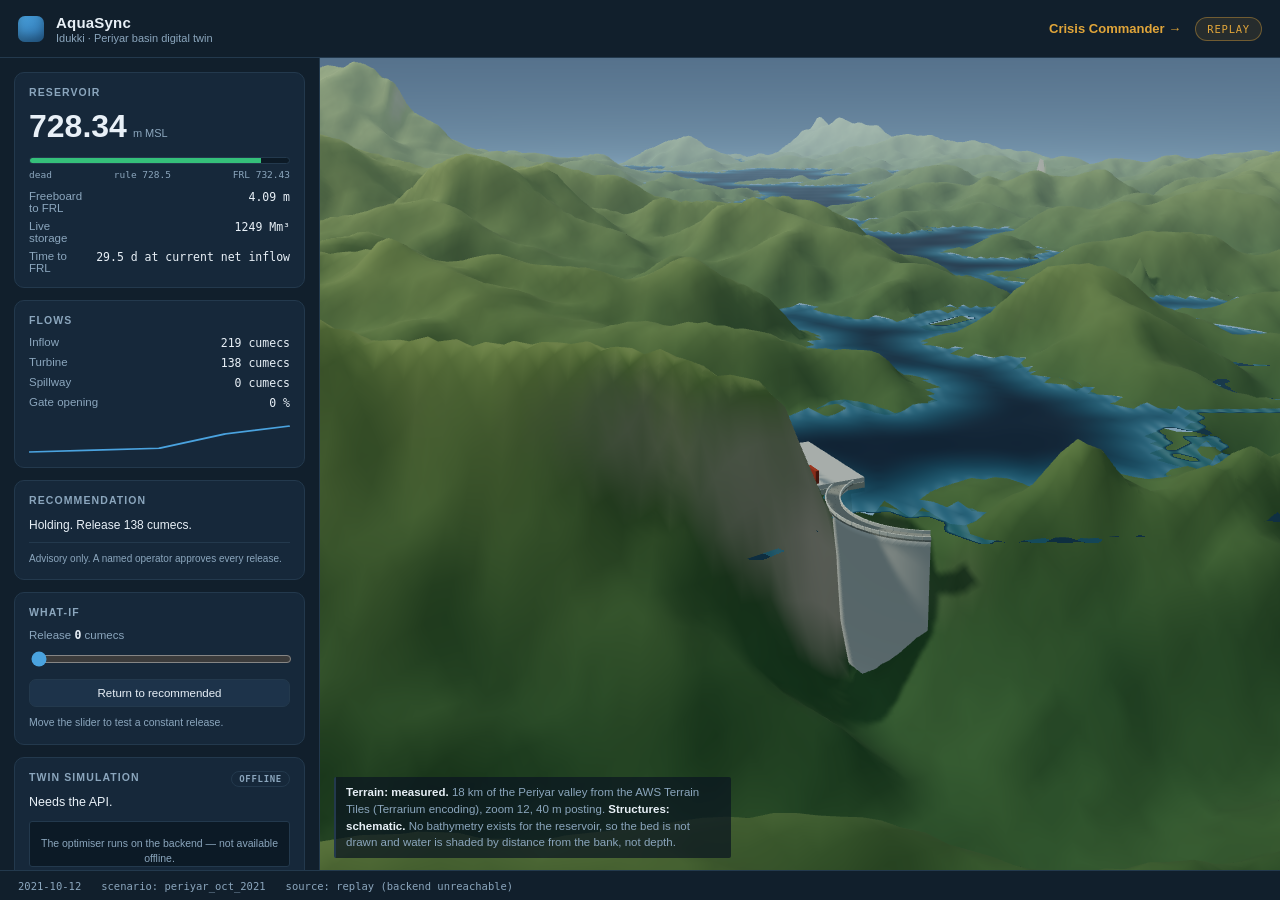
==== dashboard/index.html @ aecff892 "Show the tide and the twin's own simulation on the dashboard Three of the API's routes reached the d" ====
<!DOCTYPE html>
<html lang="en">
<head>
<meta charset="UTF-8">
<meta name="viewport" content="width=device-width, initial-scale=1">
<title>AquaSync — live digital twin</title>
<link rel="icon" href="data:image/svg+xml,%3Csvg xmlns='http://www.w3.org/2000/svg' viewBox='0 0 32 32'%3E%3Cpath d='M16 3C10 12 6 17 6 21a10 10 0 0020 0c0-4-4-9-10-18z' fill='%234aa3df'/%3E%3C/svg%3E">
<link rel="stylesheet" href="css/dashboard.css">
<script type="importmap">
{
  "imports": {
    "three": "./vendor/three.module.js",
    "three/addons/": "./vendor/addons/"
  }
}
</script>
</head>
<body>

<div id="app">
  <header id="topbar">
    <div class="brand">
      <span class="mark"></span>
      <div>
        <h1>AquaSync</h1>
        <p>Idukki · Periyar basin digital twin</p>
      </div>
    </div>
    <div class="topbar-right">
      <a class="crisis-link" href="crisis.html">Crisis Commander →</a>
      <div id="link-state" class="pill pill-warn">CONNECTING</div>
    </div>
  </header>

  <aside id="panel">
    <section class="card">
      <h2>Reservoir</h2>
      <div class="readout">
        <span id="level" class="big">—</span><span class="unit">m MSL</span>
      </div>
      <div class="bands" id="bands">
        <div class="band-track"><div class="band-fill" id="band-fill"></div></div>
        <div class="band-labels">
          <span>dead</span><span id="lbl-rule">rule</span><span id="lbl-frl">FRL</span>
        </div>
      </div>
      <dl class="kv">
        <dt>Freeboard to FRL</dt><dd id="freeboard">—</dd>
        <dt>Live storage</dt><dd id="storage">—</dd>
        <dt>Time to FRL</dt><dd id="ttf">—</dd>
      </dl>
    </section>

    <section class="card">
      <h2>Flows</h2>
      <dl class="kv">
        <dt>Inflow</dt><dd id="inflow">—</dd>
        <dt>Turbine</dt><dd id="turbine">—</dd>
        <dt>Spillway</dt><dd id="spill">—</dd>
        <dt>Gate opening</dt><dd id="gate">—</dd>
      </dl>
      <div class="spark" id="spark"></div>
    </section>

    <section class="card" id="advice-card">
      <h2>Recommendation</h2>
      <p id="advice">Waiting for telemetry…</p>
      <p class="note">Advisory only. A named operator approves every release.</p>
    </section>

    <section class="card">
      <h2>What-if</h2>
      <label class="slider">
        <span>Release <b id="whatif-val">0</b> cumecs</span>
        <input type="range" id="whatif" min="0" max="900" value="0" step="10">
      </label>
      <button id="whatif-reset" class="btn">Return to recommended</button>

      <dl class="kv" id="whatif-out" hidden>
        <dt>Peak level, 72 h</dt><dd id="wi-peak">—</dd>
        <dt>Cushion at peak</dt><dd id="wi-cushion">—</dd>
        <dt>Reaches FRL</dt><dd id="wi-breach">—</dd>
        <dt>Time to FRL</dt><dd id="wi-ttf">—</dd>
      </dl>
      <p class="note" id="wi-advice"></p>
      <p class="note" id="whatif-status">Move the slider to test a constant release.</p>
    </section>

    <section class="card" id="sim-card">
      <h2>Twin simulation <span id="sim-state" class="chip chip-off">…</span></h2>
      <p class="headline" id="sim-headline">Running the optimiser…</p>
      <div class="chart" id="sim-chart"></div>
      <div class="legend">
        <span class="legend-item"><i class="sw sw-obs"></i>what happened</span>
        <span class="legend-item"><i class="sw sw-opt"></i>AquaSync</span>
        <span class="legend-item"><i class="sw sw-frl"></i>FRL</span>
      </div>
      <dl class="kv" id="sim-out" hidden>
        <dt>Peak, the day</dt><dd id="sim-peak-obs">—</dd>
        <dt>Peak, AquaSync</dt><dd id="sim-peak-opt">—</dd>
        <dt>Cushion, the day</dt><dd id="sim-fb-obs">—</dd>
        <dt>Cushion, AquaSync</dt><dd id="sim-fb-opt">—</dd>
        <dt>Revenue vs the day</dt><dd id="sim-rev">—</dd>
      </dl>
      <p class="note mono-note" id="sim-policy"></p>
      <p class="note" id="sim-note">
        Replays the recorded episode, then re-runs it under the optimiser's
        release policy. Hindsight, not forecast — it sees the inflow that
        actually arrived.
      </p>
    </section>

    <section class="card" id="tide-card">
      <h2>Tide at the river mouth <span id="tide-state" class="chip chip-off">…</span></h2>
      <div class="chart" id="tide-chart"></div>
      <dl class="kv" id="tide-out" hidden>
        <dt>Spring range</dt><dd id="tide-range">—</dd>
        <dt>Next low-tide window</dt><dd id="tide-next">—</dd>
        <dt>Windows in 72 h</dt><dd id="tide-count">—</dd>
      </dl>
      <p class="note" id="tide-note">
        Harmonic prediction for the Kochi port station, five constituents —
        a model, not a measurement, and metres about mean sea level, never
        the reservoir's m MSL. At high tide the sea holds the mouth up and the
        same release sits higher upstream; the shaded bands are when a given
        volume moves downstream most cheaply.
      </p>
    </section>

    <section class="card" id="rig-card">
      <h2>Scale rig <span id="rig-state" class="chip chip-off">OFFLINE</span></h2>
      <dl class="kv">
        <dt>Tank level</dt><dd id="rig-level">—</dd>
        <dt>Flow</dt><dd id="rig-flow">—</dd>
        <dt>Sensors</dt><dd id="rig-sensors">—</dd>
        <dt>Gate commanded</dt><dd id="rig-gate-cmd">—</dd>
        <dt>Gate verified</dt><dd id="rig-gate-ver">—</dd>
        <dt>Record chain</dt><dd id="rig-chain">—</dd>
      </dl>

      <div class="gatebar" id="rig-gatebar" hidden>
        <div class="gatebar-row">
          <span class="gatebar-label">cmd</span>
          <div class="gatebar-track"><div class="gatebar-fill cmd" id="rig-bar-cmd"></div></div>
        </div>
        <div class="gatebar-row">
          <span class="gatebar-label">ver</span>
          <div class="gatebar-track"><div class="gatebar-fill ver" id="rig-bar-ver"></div></div>
        </div>
      </div>
      <div class="spark" id="rig-spark"></div>

      <p class="warn-line" id="rig-warn" hidden></p>
      <p class="note" id="rig-note">
        Bench rig, in its own units — a 400 mm tank, not the reservoir.
        These readings are never converted to m MSL.
      </p>
    </section>
  </aside>

  <main id="stage">
    <div id="stage-alert" class="stage-alert" hidden></div>
    <p id="scene-note" class="scene-note">Loading terrain…</p>
  </main>

  <footer id="statusbar">
    <span id="clock">—</span>
    <span id="scenario">scenario: —</span>
    <span id="source">source: replay</span>
  </footer>
</div>

<script type="module" src="js/twin.js"></script>
</body>
</html>
---- dashboard/css/dashboard.css ----
:root {
  --bg: #0b1620;
  --panel: #111f2c;
  --card: #16283a;
  --line: #23394d;
  --ink: #e8f0f7;
  --muted: #8ba6bd;
  --blue: #4aa3df;
  --green: #35c07a;
  --amber: #e0a53a;
  --red: #e2564f;
  --font: -apple-system, BlinkMacSystemFont, "Segoe UI", Roboto, sans-serif;
  --mono: "SF Mono", "Cascadia Mono", Consolas, monospace;
}

* { box-sizing: border-box; }

/* The `hidden` attribute must win over any `display` a component sets
   (e.g. `.kv { display: grid }` on #whatif-out). */
[hidden] { display: none !important; }

body {
  margin: 0;
  font-family: var(--font);
  background: var(--bg);
  color: var(--ink);
  overflow: hidden;
}

#app {
  display: grid;
  grid-template-columns: 320px 1fr;
  grid-template-rows: 58px 1fr 30px;
  grid-template-areas: "top top" "panel stage" "status status";
  height: 100vh;
}

/* -- top bar ------------------------------------------------------------- */

#topbar {
  grid-area: top;
  display: flex;
  align-items: center;
  justify-content: space-between;
  padding: 0 18px;
  background: var(--panel);
  border-bottom: 1px solid var(--line);
}

.brand { display: flex; align-items: center; gap: 12px; }

.brand .mark {
  width: 26px; height: 26px; border-radius: 7px;
  background: linear-gradient(140deg, var(--blue), #2b6ea8);
  box-shadow: inset 0 -6px 10px rgba(0, 0, 0, .3);
}

.brand h1 { margin: 0; font-size: 15px; letter-spacing: .2px; }
.brand p { margin: 1px 0 0; font-size: 11px; color: var(--muted); }

.pill {
  font-family: var(--mono);
  font-size: 10.5px;
  letter-spacing: .8px;
  padding: 5px 11px;
  border-radius: 999px;
  border: 1px solid transparent;
}
.pill-ok   { color: var(--green); border-color: rgba(53, 192, 122, .4); background: rgba(53, 192, 122, .1); }
.pill-warn { color: var(--amber); border-color: rgba(224, 165, 58, .4); background: rgba(224, 165, 58, .1); }
.pill-err  { color: var(--red);   border-color: rgba(226, 86, 79, .4);  background: rgba(226, 86, 79, .1); }

/* -- side panel ---------------------------------------------------------- */

#panel {
  grid-area: panel;
  background: var(--panel);
  border-right: 1px solid var(--line);
  overflow-y: auto;
  padding: 14px;
  display: flex;
  flex-direction: column;
  gap: 12px;
}

.card {
  background: var(--card);
  border: 1px solid var(--line);
  border-radius: 10px;
  padding: 13px 14px;
}

.card h2 {
  margin: 0 0 10px;
  font-size: 10.5px;
  text-transform: uppercase;
  letter-spacing: 1.1px;
  color: var(--muted);
  font-weight: 600;
}

.readout { display: flex; align-items: baseline; gap: 6px; }
.big { font-size: 32px; font-weight: 650; font-variant-numeric: tabular-nums; }
.unit { font-size: 11px; color: var(--muted); }

/* level bands */
.bands { margin: 12px 0 6px; }
.band-track {
  height: 7px; border-radius: 4px;
  background: #0c1a26; overflow: hidden;
  border: 1px solid var(--line);
}
.band-fill { height: 100%; transition: width .5s ease, background .5s ease; }
.band-fill.ok   { background: var(--green); }
.band-fill.warn { background: var(--amber); }
.band-fill.crit { background: var(--red); }
.band-labels {
  display: flex; justify-content: space-between;
  font-size: 9.5px; color: var(--muted); margin-top: 5px;
  font-family: var(--mono);
}

.kv { display: grid; grid-template-columns: 1fr auto; gap: 6px 10px; margin: 10px 0 0; }
.kv dt { font-size: 11.5px; color: var(--muted); }
.kv dd {
  margin: 0; font-size: 11.5px; text-align: right;
  font-family: var(--mono); font-variant-numeric: tabular-nums;
}

.spark { height: 32px; margin-top: 12px; }
.spark svg { width: 100%; height: 100%; }

/* -- charts -------------------------------------------------------------- */

/* Charts stretch to the panel width and are read at a glance. The SVG is
   drawn in a 100-unit box and scaled with preserveAspectRatio="none", so
   strokes carry vector-effect="non-scaling-stroke" to stop the horizontal
   stretch thickening them. */
.chart {
  height: 46px;
  margin-top: 10px;
  background: #0c1a26;
  border: 1px solid var(--line);
  border-radius: 3px;
  overflow: hidden;
}
.chart svg { display: block; width: 100%; height: 100%; }

.chart-empty {
  margin: 0;
  padding: 14px 10px;
  font-size: 10.5px;
  line-height: 1.4;
  color: var(--muted);
  text-align: center;
}

.legend {
  display: flex;
  flex-wrap: wrap;
  gap: 4px 12px;
  margin-top: 7px;
  font-size: 10px;
  color: var(--muted);
}
.legend-item { display: inline-flex; align-items: center; gap: 5px; }
.sw { width: 11px; height: 2px; border-radius: 1px; display: inline-block; }
.sw-obs { background: var(--amber); }
.sw-opt { background: var(--green); }
.sw-frl { background: rgba(226, 86, 79, .75); }

/* The one number a skimmer must not miss, per card. Stated to the precision
   the error bar allows - whole metres, not two decimals. */
.headline {
  margin: 8px 0 0;
  font-size: 12.5px;
  line-height: 1.45;
  color: var(--ink);
}
.headline.good { color: var(--green); }

/* The policy the optimiser actually found. Mono so its numbers line up with
   every other number in the panel. Empty until there is one, and the
   `.note:empty` rule below keeps it from leaving a gap. */
.mono-note { font-family: var(--mono); font-size: 9.5px; line-height: 1.5; }
.note:empty { display: none; }

/* Secondary copy inside any card. This was previously scoped to #advice-card
   only, so the what-if status line rendered at full body size. */
.note { margin: 8px 0 0; font-size: 10.5px; line-height: 1.5; color: var(--muted); }

/* -- scale rig ----------------------------------------------------------- */

.chip {
  float: right;
  font-family: var(--mono);
  font-size: 9px;
  letter-spacing: .7px;
  padding: 2px 7px;
  border-radius: 999px;
  border: 1px solid transparent;
}
.chip-live { color: var(--green); border-color: rgba(53, 192, 122, .4); background: rgba(53, 192, 122, .1); }
.chip-stale{ color: var(--amber); border-color: rgba(224, 165, 58, .4); background: rgba(224, 165, 58, .1); }
.chip-off  { color: var(--muted); border-color: var(--line); }
/* A model output, not a measurement: blue, never the green reserved for live
   instrumentation. The tide is a harmonic prediction and the counterfactual
   is hindsight; neither may borrow the colour that means "measured now". */
.chip-model{ color: var(--blue); border-color: rgba(74, 163, 223, .4); background: rgba(74, 163, 223, .1); }

/* -- gate commanded vs verified ------------------------------------------ */

/* Two bars rather than two numbers: a separation between them is the whole
   fault-injection beat, and the eye catches a gap faster than it reads a
   difference between 70 and 21. */
.gatebar { margin-top: 12px; display: grid; gap: 5px; }
.gatebar-row { display: grid; grid-template-columns: 26px 1fr; align-items: center; gap: 8px; }
.gatebar-label {
  font-family: var(--mono); font-size: 9px; color: var(--muted); letter-spacing: .5px;
}
.gatebar-track {
  height: 7px; border-radius: 999px; background: #0c1a26;
  border: 1px solid var(--line); overflow: hidden;
}
.gatebar-fill { height: 100%; border-radius: 999px; transition: width .35s ease; }
.gatebar-fill.cmd { background: var(--blue); }
.gatebar-fill.ver { background: var(--green); }
.gatebar.disagree .gatebar-fill.ver { background: var(--red); }

/* The fault the demo is built around: commanded and verified disagree. It
   gets its own line rather than a colour change, because "the gate did not do
   what it was told" is a sentence, not a shade of red. */
.warn-line {
  margin: 10px 0 0;
  padding: 7px 9px;
  font-size: 10.5px;
  line-height: 1.45;
  color: var(--red);
  background: rgba(226, 86, 79, .09);
  border-left: 2px solid var(--red);
  border-radius: 2px;
}

#advice-card p { margin: 0; font-size: 12px; line-height: 1.5; }
#advice-card .note {
  margin-top: 8px; font-size: 10px; color: var(--muted);
  padding-top: 8px; border-top: 1px solid var(--line);
}
#advice-card.alert {
  border-color: rgba(224, 165, 58, .55);
  background: linear-gradient(var(--card), rgba(224, 165, 58, .07));
}

.slider { display: block; font-size: 11.5px; color: var(--muted); }
.slider b { color: var(--ink); font-family: var(--mono); }
.slider input { width: 100%; margin-top: 9px; accent-color: var(--blue); }

.btn {
  margin-top: 10px; width: 100%;
  background: #1d334a;
  color: var(--ink); border: 1px solid var(--line);
  border-radius: 7px; padding: 7px; font-size: 11.5px;
  cursor: pointer; font-family: var(--font);
}
.btn:hover { background: #24405c; }

/* -- stage --------------------------------------------------------------- */

#stage { grid-area: stage; position: relative; }
#stage canvas { display: block; }

/* Provenance caption. The terrain is measured and the structures are not, and
   the view says which is which rather than letting the render imply it. */
.scene-note {
  position: absolute;
  left: 14px; bottom: 12px; right: 14px;
  margin: 0;
  max-width: 62ch;
  padding: 7px 10px;
  font-size: 11.5px;
  line-height: 1.45;
  color: var(--muted);
  background: rgba(11, 22, 32, .72);
  border-left: 2px solid var(--line);
  border-radius: 2px;
  pointer-events: none;
}
.scene-note strong { color: var(--ink); font-weight: 600; }

/* A rig fault has to be visible from across a room, not folded into a panel
   the visitor has to scroll. This is the beat the demo is built around. */
.stage-alert {
  position: absolute;
  top: 14px; left: 50%; transform: translateX(-50%);
  max-width: 70%;
  padding: 9px 16px;
  font-size: 12.5px;
  font-weight: 600;
  line-height: 1.45;
  color: #ffe9e7;
  background: rgba(150, 34, 28, .92);
  border: 1px solid rgba(255, 140, 130, .5);
  border-radius: 6px;
  box-shadow: 0 6px 20px rgba(0, 0, 0, .45);
  pointer-events: none;
  text-align: center;
}

/* -- status bar ---------------------------------------------------------- */

#statusbar {
  grid-area: status;
  display: flex; align-items: center; gap: 20px;
  padding: 0 18px;
  background: var(--panel);
  border-top: 1px solid var(--line);
  font-family: var(--mono);
  font-size: 10.5px;
  color: var(--muted);
}

@media (max-width: 860px) {
  #app { grid-template-columns: 1fr; grid-template-areas: "top" "stage" "panel" "status"; }
  #panel { border-right: none; border-top: 1px solid var(--line); }
}

/* Route into Crisis Commander from the live twin. */
.topbar-right { display: flex; align-items: center; gap: 14px; }
.crisis-link {
  color: var(--amber);
  text-decoration: none;
  font-size: 13px;
  font-weight: 600;
  white-space: nowrap;
}
.crisis-link:hover { text-decoration: underline; }
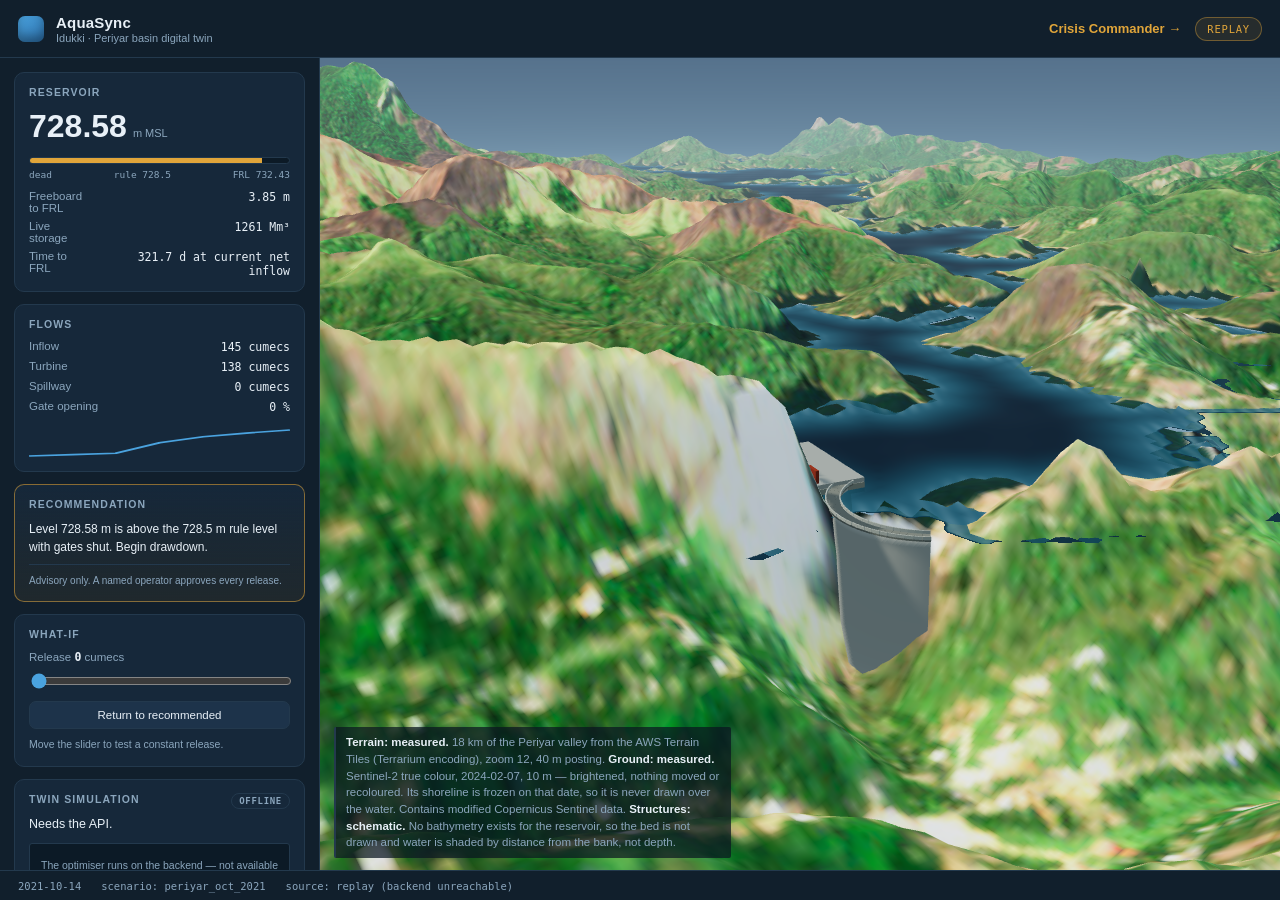
==== commit b0ef591d: "Say which moment each what-if number describes The what-if card showed "Cushion at peak" and, one li" ====
--- a/dashboard/index.html
+++ b/dashboard/index.html
@@ -79,6 +79,7 @@
       <dl class="kv" id="whatif-out" hidden>
         <dt>Peak level, 72 h</dt><dd id="wi-peak">—</dd>
         <dt>Cushion at peak</dt><dd id="wi-cushion">—</dd>
+        <dt>Level at 72 h</dt><dd id="wi-final">—</dd>
         <dt>Reaches FRL</dt><dd id="wi-breach">—</dd>
         <dt>Time to FRL</dt><dd id="wi-ttf">—</dd>
       </dl>
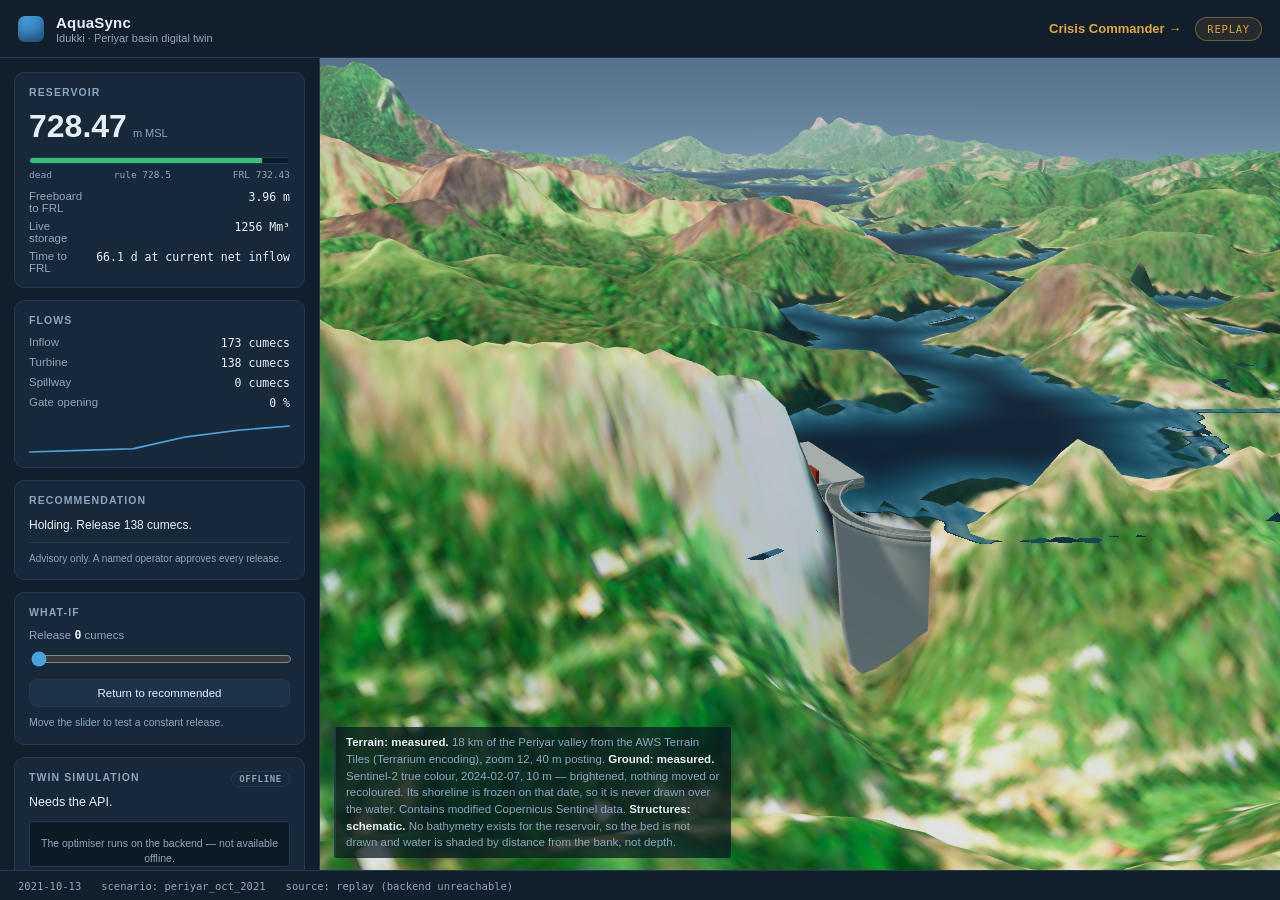
==== commit fe80f00d: "Merge pull request #34 from Am4l-babu/development Development" ====
--- a/dashboard/index.html
+++ b/dashboard/index.html
@@ -79,7 +79,6 @@
       <dl class="kv" id="whatif-out" hidden>
         <dt>Peak level, 72 h</dt><dd id="wi-peak">—</dd>
         <dt>Cushion at peak</dt><dd id="wi-cushion">—</dd>
-        <dt>Level at 72 h</dt><dd id="wi-final">—</dd>
         <dt>Reaches FRL</dt><dd id="wi-breach">—</dd>
         <dt>Time to FRL</dt><dd id="wi-ttf">—</dd>
       </dl>
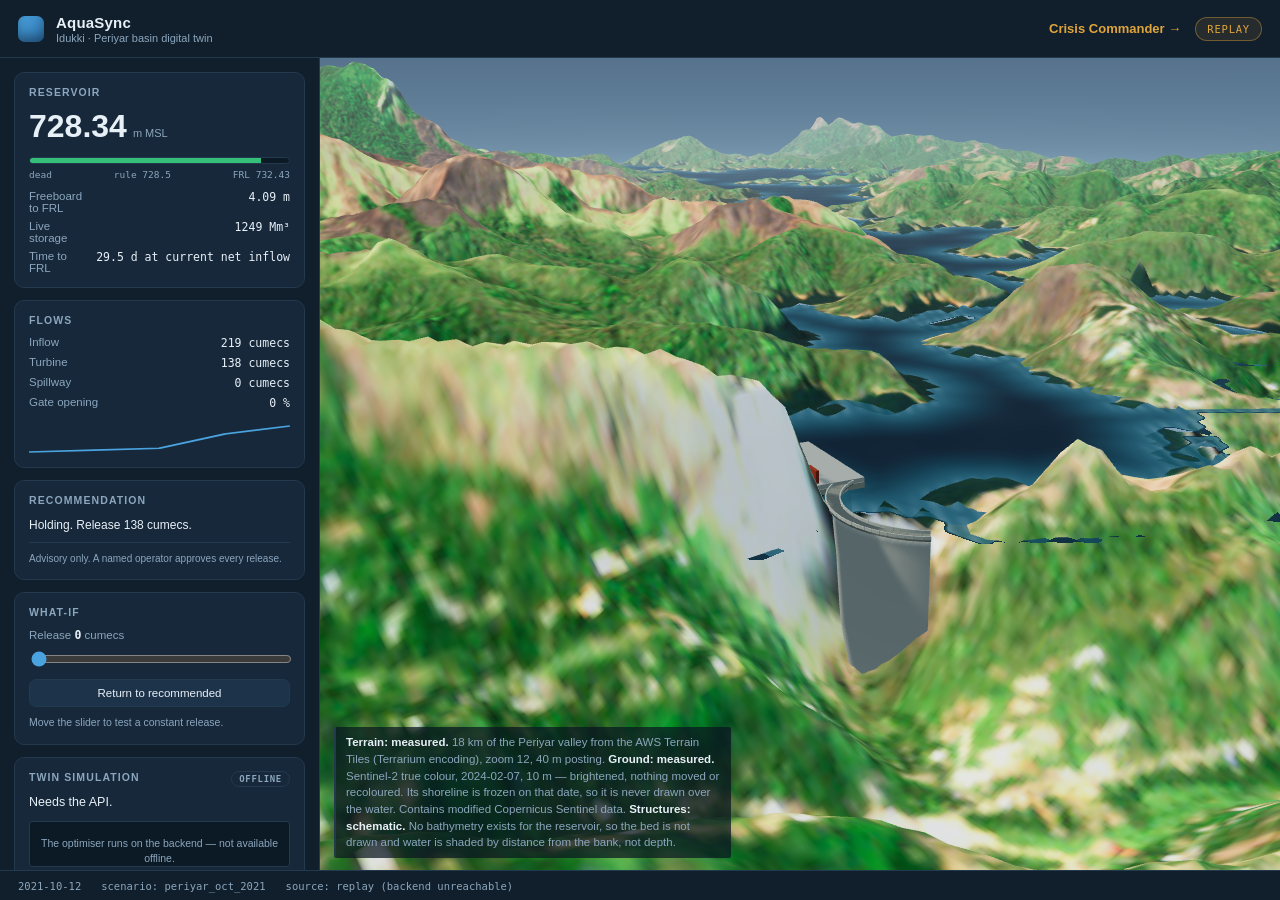
==== commit c47f3d50: "Merge pull request #33 from Am4l-babu/fix/whatif-peak-vs-horizon Say which moment each what-if numbe" ====
--- a/dashboard/index.html
+++ b/dashboard/index.html
@@ -79,6 +79,7 @@
       <dl class="kv" id="whatif-out" hidden>
         <dt>Peak level, 72 h</dt><dd id="wi-peak">—</dd>
         <dt>Cushion at peak</dt><dd id="wi-cushion">—</dd>
+        <dt>Level at 72 h</dt><dd id="wi-final">—</dd>
         <dt>Reaches FRL</dt><dd id="wi-breach">—</dd>
         <dt>Time to FRL</dt><dd id="wi-ttf">—</dd>
       </dl>
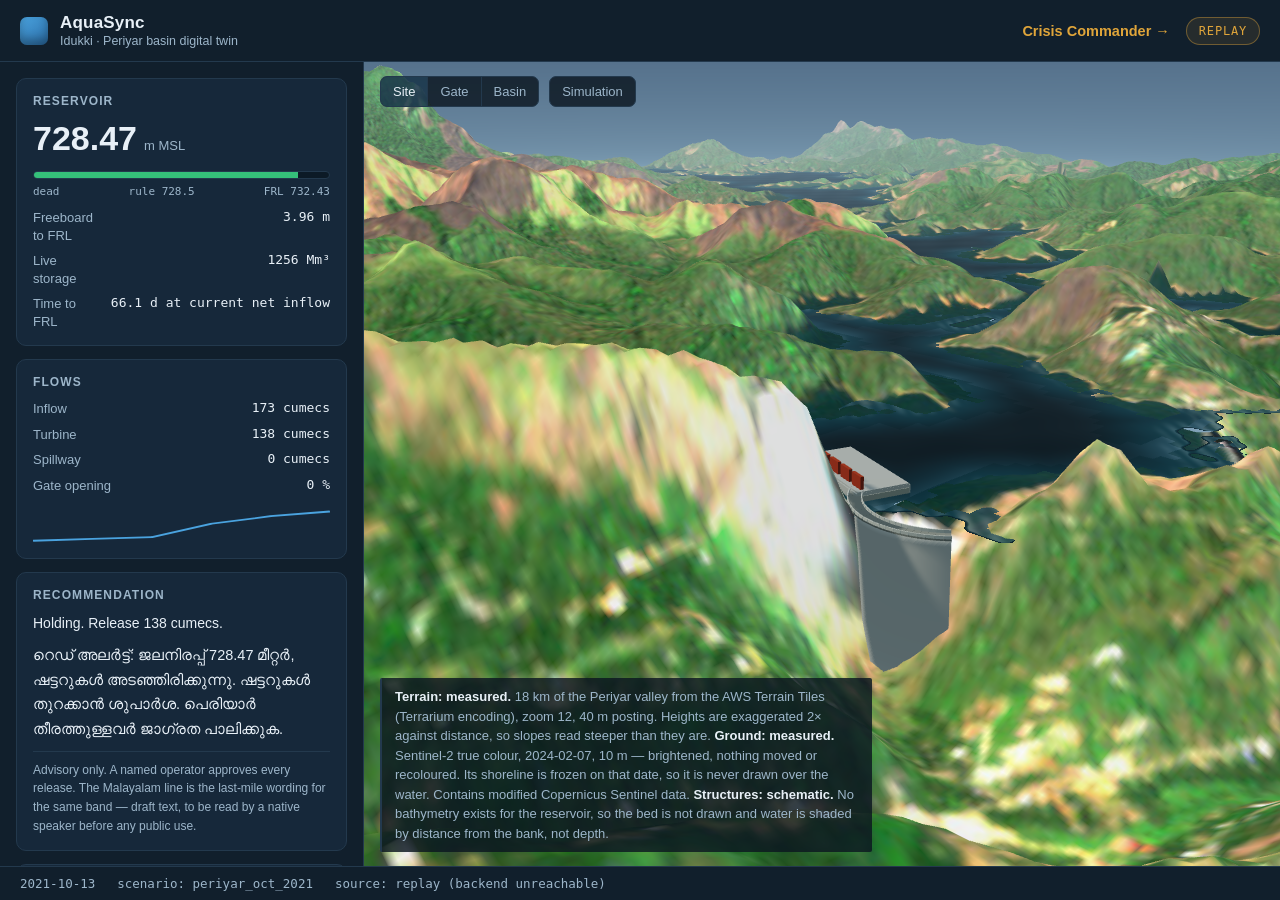
==== commit a8189e73: "Draw the satellite ground as photographed and add a scrubbable simulation view The Sentinel-2 photog" ====
--- a/dashboard/index.html
+++ b/dashboard/index.html
@@ -65,7 +65,10 @@
     <section class="card" id="advice-card">
       <h2>Recommendation</h2>
       <p id="advice">Waiting for telemetry…</p>
-      <p class="note">Advisory only. A named operator approves every release.</p>
+      <p id="advice-ml" class="advice-ml" lang="ml"></p>
+      <p class="note">Advisory only. A named operator approves every release.
+        The Malayalam line is the last-mile wording for the same band — draft
+        text, to be read by a native speaker before any public use.</p>
     </section>
 
     <section class="card">
@@ -76,6 +79,7 @@
       </label>
       <button id="whatif-reset" class="btn">Return to recommended</button>
 
+      <div class="chart" id="whatif-chart" hidden></div>
       <dl class="kv" id="whatif-out" hidden>
         <dt>Peak level, 72 h</dt><dd id="wi-peak">—</dd>
         <dt>Cushion at peak</dt><dd id="wi-cushion">—</dd>
@@ -85,6 +89,26 @@
       </dl>
       <p class="note" id="wi-advice"></p>
       <p class="note" id="whatif-status">Move the slider to test a constant release.</p>
+    </section>
+
+    <section class="card" id="cn-card">
+      <h2>Catchment policy <span id="cn-state" class="chip chip-off">…</span></h2>
+      <label class="slider">
+        <span>Curve number <b id="cn-val">72</b> <span class="unit">(handbook 72)</span></span>
+        <input type="range" id="cn" min="55" max="92" value="72" step="1">
+      </label>
+      <dl class="kv" id="cn-out" hidden>
+        <dt>Rain, episode</dt><dd id="cn-rain">—</dd>
+        <dt>Runoff at this CN</dt><dd id="cn-vol">—</dd>
+        <dt>Runoff at CN 72</dt><dd id="cn-vol0">—</dd>
+        <dt>Change</dt><dd id="cn-delta">—</dd>
+        <dt>Runoff fraction</dt><dd id="cn-frac">—</dd>
+        <dt>Peak, not validated</dt><dd id="cn-peak" class="dim">—</dd>
+      </dl>
+      <p class="note" id="cn-status">
+        Lower the curve number for a better-forested catchment, raise it for
+        more paved ground, and see what this episode's rain would have run off.
+      </p>
     </section>
 
     <section class="card" id="sim-card">
@@ -104,6 +128,7 @@
         <dt>Revenue vs the day</dt><dd id="sim-rev">—</dd>
       </dl>
       <p class="note mono-note" id="sim-policy"></p>
+      <button id="sim-open" class="btn">Open the simulation view</button>
       <p class="note" id="sim-note">
         Replays the recorded episode, then re-runs it under the optimiser's
         release policy. Hindsight, not forecast — it sees the inflow that
@@ -160,8 +185,83 @@
   </aside>
 
   <main id="stage">
-    <div id="stage-alert" class="stage-alert" hidden></div>
-    <p id="scene-note" class="scene-note">Loading terrain…</p>
+    <div id="view">
+      <div id="stage-alert" class="stage-alert" hidden></div>
+      <div class="stage-tools">
+        <div class="seg" id="view-seg" role="group" aria-label="Viewpoint">
+          <button type="button" data-view="site" class="on">Site</button>
+          <button type="button" data-view="gate">Gate</button>
+          <button type="button" data-view="basin">Basin</button>
+        </div>
+        <button type="button" id="sim-toggle" class="tool-btn">Simulation</button>
+      </div>
+      <p id="scene-note" class="scene-note">Loading terrain…</p>
+    </div>
+
+    <section id="sim-drawer" class="sim-drawer" hidden aria-label="Twin simulation">
+      <header class="sim-head">
+        <div class="sim-title">
+          <h2>Twin simulation <span id="simv-state" class="chip chip-off">…</span></h2>
+          <select id="simv-scenario" aria-label="Scenario"></select>
+          <select id="simv-storm" aria-label="Storm size" title="Stress test: the recorded inflow scaled before either schedule sees it">
+            <option value="1" selected>Storm as recorded</option>
+            <option value="1.25">Storm × 1.25</option>
+            <option value="1.5">Storm × 1.5</option>
+            <option value="2">Storm × 2</option>
+          </select>
+          <button type="button" id="simv-run" class="tool-btn">Run</button>
+        </div>
+        <div class="sim-transport">
+          <button type="button" id="simv-play" class="tool-btn" title="Space">Play</button>
+          <select id="simv-speed" aria-label="Playback speed">
+            <option value="6">6 h per s</option>
+            <option value="24" selected>24 h per s</option>
+            <option value="96">96 h per s</option>
+          </select>
+          <div class="seg" id="simv-trace" role="group" aria-label="Which schedule drives the twin">
+            <span class="seg-label">Twin follows</span>
+            <button type="button" data-trace="day" class="on">the day</button>
+            <button type="button" data-trace="opt">AquaSync</button>
+          </div>
+          <button type="button" id="simv-close" class="tool-btn">Close</button>
+        </div>
+      </header>
+
+      <p class="headline" id="simv-headline">Pick a scenario and run it.</p>
+
+      <div class="sim-body">
+        <div class="sim-chart-wrap">
+          <div id="simv-chart" class="sim-chart"></div>
+          <input type="range" id="simv-scrub" min="0" max="0" value="0" step="1" aria-label="Hour">
+          <p class="sim-cursor" id="simv-cursor">—</p>
+          <div class="legend">
+            <span class="legend-item"><i class="sw sw-rec"></i>recorded (KSEB bulletin)</span>
+            <span class="legend-item"><i class="sw sw-obs"></i>the day, twin replay</span>
+            <span class="legend-item"><i class="sw sw-opt"></i>AquaSync</span>
+            <span class="legend-item"><i class="sw sw-in"></i>inflow</span>
+            <span class="legend-item"><i class="sw sw-frl"></i>FRL</span>
+            <span class="legend-item"><i class="sw sw-rule"></i>rule level</span>
+          </div>
+        </div>
+        <dl class="kv sim-results" id="simv-out">
+          <dt>Peak, the day</dt><dd id="simv-peak-obs">—</dd>
+          <dt>Peak, AquaSync</dt><dd id="simv-peak-opt">—</dd>
+          <dt>Cushion, the day</dt><dd id="simv-fb-obs">—</dd>
+          <dt>Cushion, AquaSync</dt><dd id="simv-fb-opt">—</dd>
+          <dt>Revenue vs the day</dt><dd id="simv-rev">—</dd>
+          <dt>Peak downstream, the day</dt><dd id="simv-ds-obs">—</dd>
+          <dt>Peak downstream, AquaSync</dt><dd id="simv-ds-opt">—</dd>
+          <dt>Replay error, MAE</dt><dd id="simv-mae">—</dd>
+          <dt>Replay error, max</dt><dd id="simv-maxerr">—</dd>
+          <dt>Hours simulated</dt><dd id="simv-hours">—</dd>
+          <dt>FRL reached at storm ×, the day</dt><dd id="simv-sw-day">—</dd>
+          <dt>FRL reached at storm ×, AquaSync</dt><dd id="simv-sw-opt">—</dd>
+        </dl>
+      </div>
+      <p class="note mono-note" id="simv-policy"></p>
+      <p class="note" id="simv-sw-note"></p>
+      <p class="note" id="simv-note"></p>
+    </section>
   </main>
 
   <footer id="statusbar">
--- a/dashboard/css/dashboard.css
+++ b/dashboard/css/dashboard.css
@@ -4,7 +4,7 @@
   --card: #16283a;
   --line: #23394d;
   --ink: #e8f0f7;
-  --muted: #8ba6bd;
+  --muted: #9db6ca;
   --blue: #4aa3df;
   --green: #35c07a;
   --amber: #e0a53a;
@@ -22,6 +22,7 @@
 body {
   margin: 0;
   font-family: var(--font);
+  font-size: 14px;
   background: var(--bg);
   color: var(--ink);
   overflow: hidden;
@@ -29,8 +30,8 @@
 
 #app {
   display: grid;
-  grid-template-columns: 320px 1fr;
-  grid-template-rows: 58px 1fr 30px;
+  grid-template-columns: 364px 1fr;
+  grid-template-rows: 62px 1fr 34px;
   grid-template-areas: "top top" "panel stage" "status status";
   height: 100vh;
 }
@@ -42,7 +43,7 @@
   display: flex;
   align-items: center;
   justify-content: space-between;
-  padding: 0 18px;
+  padding: 0 20px;
   background: var(--panel);
   border-bottom: 1px solid var(--line);
 }
@@ -50,19 +51,19 @@
 .brand { display: flex; align-items: center; gap: 12px; }
 
 .brand .mark {
-  width: 26px; height: 26px; border-radius: 7px;
+  width: 28px; height: 28px; border-radius: 7px;
   background: linear-gradient(140deg, var(--blue), #2b6ea8);
   box-shadow: inset 0 -6px 10px rgba(0, 0, 0, .3);
 }
 
-.brand h1 { margin: 0; font-size: 15px; letter-spacing: .2px; }
-.brand p { margin: 1px 0 0; font-size: 11px; color: var(--muted); }
+.brand h1 { margin: 0; font-size: 17px; letter-spacing: .2px; }
+.brand p { margin: 1px 0 0; font-size: 12.5px; color: var(--muted); }
 
 .pill {
   font-family: var(--mono);
-  font-size: 10.5px;
+  font-size: 12px;
   letter-spacing: .8px;
-  padding: 5px 11px;
+  padding: 6px 12px;
   border-radius: 999px;
   border: 1px solid transparent;
 }
@@ -77,36 +78,36 @@
   background: var(--panel);
   border-right: 1px solid var(--line);
   overflow-y: auto;
-  padding: 14px;
+  padding: 16px;
   display: flex;
   flex-direction: column;
-  gap: 12px;
+  gap: 13px;
 }
 
 .card {
   background: var(--card);
   border: 1px solid var(--line);
   border-radius: 10px;
-  padding: 13px 14px;
+  padding: 15px 16px;
 }
 
 .card h2 {
-  margin: 0 0 10px;
-  font-size: 10.5px;
+  margin: 0 0 11px;
+  font-size: 12px;
   text-transform: uppercase;
   letter-spacing: 1.1px;
   color: var(--muted);
   font-weight: 600;
 }
 
-.readout { display: flex; align-items: baseline; gap: 6px; }
-.big { font-size: 32px; font-weight: 650; font-variant-numeric: tabular-nums; }
-.unit { font-size: 11px; color: var(--muted); }
+.readout { display: flex; align-items: baseline; gap: 7px; }
+.big { font-size: 34px; font-weight: 650; font-variant-numeric: tabular-nums; }
+.unit { font-size: 13px; color: var(--muted); }
 
 /* level bands */
-.bands { margin: 12px 0 6px; }
+.bands { margin: 13px 0 6px; }
 .band-track {
-  height: 7px; border-radius: 4px;
+  height: 8px; border-radius: 4px;
   background: #0c1a26; overflow: hidden;
   border: 1px solid var(--line);
 }
@@ -116,18 +117,18 @@
 .band-fill.crit { background: var(--red); }
 .band-labels {
   display: flex; justify-content: space-between;
-  font-size: 9.5px; color: var(--muted); margin-top: 5px;
+  font-size: 11px; color: var(--muted); margin-top: 6px;
   font-family: var(--mono);
 }
 
-.kv { display: grid; grid-template-columns: 1fr auto; gap: 6px 10px; margin: 10px 0 0; }
-.kv dt { font-size: 11.5px; color: var(--muted); }
+.kv { display: grid; grid-template-columns: 1fr auto; gap: 8px 12px; margin: 11px 0 0; }
+.kv dt { font-size: 13px; color: var(--muted); line-height: 1.35; }
 .kv dd {
-  margin: 0; font-size: 11.5px; text-align: right;
+  margin: 0; font-size: 13px; text-align: right;
   font-family: var(--mono); font-variant-numeric: tabular-nums;
 }
 
-.spark { height: 32px; margin-top: 12px; }
+.spark { height: 36px; margin-top: 13px; }
 .spark svg { width: 100%; height: 100%; }
 
 /* -- charts -------------------------------------------------------------- */
@@ -137,8 +138,8 @@
    strokes carry vector-effect="non-scaling-stroke" to stop the horizontal
    stretch thickening them. */
 .chart {
-  height: 46px;
-  margin-top: 10px;
+  height: 52px;
+  margin-top: 11px;
   background: #0c1a26;
   border: 1px solid var(--line);
   border-radius: 3px;
@@ -148,9 +149,9 @@
 
 .chart-empty {
   margin: 0;
-  padding: 14px 10px;
-  font-size: 10.5px;
-  line-height: 1.4;
+  padding: 16px 10px;
+  font-size: 12px;
+  line-height: 1.45;
   color: var(--muted);
   text-align: center;
 }
@@ -158,13 +159,13 @@
 .legend {
   display: flex;
   flex-wrap: wrap;
-  gap: 4px 12px;
-  margin-top: 7px;
-  font-size: 10px;
-  color: var(--muted);
-}
-.legend-item { display: inline-flex; align-items: center; gap: 5px; }
-.sw { width: 11px; height: 2px; border-radius: 1px; display: inline-block; }
+  gap: 5px 14px;
+  margin-top: 8px;
+  font-size: 11.5px;
+  color: var(--muted);
+}
+.legend-item { display: inline-flex; align-items: center; gap: 6px; }
+.sw { width: 13px; height: 3px; border-radius: 1px; display: inline-block; }
 .sw-obs { background: var(--amber); }
 .sw-opt { background: var(--green); }
 .sw-frl { background: rgba(226, 86, 79, .75); }
@@ -172,8 +173,8 @@
 /* The one number a skimmer must not miss, per card. Stated to the precision
    the error bar allows - whole metres, not two decimals. */
 .headline {
-  margin: 8px 0 0;
-  font-size: 12.5px;
+  margin: 9px 0 0;
+  font-size: 14.5px;
   line-height: 1.45;
   color: var(--ink);
 }
@@ -182,21 +183,21 @@
 /* The policy the optimiser actually found. Mono so its numbers line up with
    every other number in the panel. Empty until there is one, and the
    `.note:empty` rule below keeps it from leaving a gap. */
-.mono-note { font-family: var(--mono); font-size: 9.5px; line-height: 1.5; }
+.mono-note { font-family: var(--mono); font-size: 11.5px; line-height: 1.55; }
 .note:empty { display: none; }
 
 /* Secondary copy inside any card. This was previously scoped to #advice-card
    only, so the what-if status line rendered at full body size. */
-.note { margin: 8px 0 0; font-size: 10.5px; line-height: 1.5; color: var(--muted); }
+.note { margin: 9px 0 0; font-size: 12.5px; line-height: 1.55; color: var(--muted); }
 
 /* -- scale rig ----------------------------------------------------------- */
 
 .chip {
   float: right;
   font-family: var(--mono);
-  font-size: 9px;
+  font-size: 10.5px;
   letter-spacing: .7px;
-  padding: 2px 7px;
+  padding: 3px 8px;
   border-radius: 999px;
   border: 1px solid transparent;
 }
@@ -213,13 +214,13 @@
 /* Two bars rather than two numbers: a separation between them is the whole
    fault-injection beat, and the eye catches a gap faster than it reads a
    difference between 70 and 21. */
-.gatebar { margin-top: 12px; display: grid; gap: 5px; }
-.gatebar-row { display: grid; grid-template-columns: 26px 1fr; align-items: center; gap: 8px; }
+.gatebar { margin-top: 13px; display: grid; gap: 6px; }
+.gatebar-row { display: grid; grid-template-columns: 30px 1fr; align-items: center; gap: 9px; }
 .gatebar-label {
-  font-family: var(--mono); font-size: 9px; color: var(--muted); letter-spacing: .5px;
+  font-family: var(--mono); font-size: 10.5px; color: var(--muted); letter-spacing: .5px;
 }
 .gatebar-track {
-  height: 7px; border-radius: 999px; background: #0c1a26;
+  height: 8px; border-radius: 999px; background: #0c1a26;
   border: 1px solid var(--line); overflow: hidden;
 }
 .gatebar-fill { height: 100%; border-radius: 999px; transition: width .35s ease; }
@@ -231,70 +232,195 @@
    gets its own line rather than a colour change, because "the gate did not do
    what it was told" is a sentence, not a shade of red. */
 .warn-line {
-  margin: 10px 0 0;
-  padding: 7px 9px;
-  font-size: 10.5px;
-  line-height: 1.45;
+  margin: 11px 0 0;
+  padding: 9px 11px;
+  font-size: 12.5px;
+  line-height: 1.5;
   color: var(--red);
   background: rgba(226, 86, 79, .09);
   border-left: 2px solid var(--red);
   border-radius: 2px;
 }
 
-#advice-card p { margin: 0; font-size: 12px; line-height: 1.5; }
+#advice-card p { margin: 0; font-size: 14px; line-height: 1.55; }
+/* The Malayalam last-mile line. Its own paragraph and a slightly larger
+   size: Malayalam glyphs are denser than Latin at the same point size. */
+#advice-card .advice-ml {
+  margin-top: 8px; font-size: 14.5px; line-height: 1.7; color: var(--ink);
+  font-family: "Noto Sans Malayalam", "Manjari", "Nirmala UI", "Kartika", var(--font);
+}
+#advice-card .advice-ml:empty { display: none; }
+/* A value shown for orientation only, not to be read as a result. */
+.kv dd.dim { color: var(--muted); }
 #advice-card .note {
-  margin-top: 8px; font-size: 10px; color: var(--muted);
-  padding-top: 8px; border-top: 1px solid var(--line);
+  margin-top: 9px; font-size: 12px; color: var(--muted);
+  padding-top: 9px; border-top: 1px solid var(--line);
 }
 #advice-card.alert {
   border-color: rgba(224, 165, 58, .55);
   background: linear-gradient(var(--card), rgba(224, 165, 58, .07));
 }
 
-.slider { display: block; font-size: 11.5px; color: var(--muted); }
+.slider { display: block; font-size: 13px; color: var(--muted); }
 .slider b { color: var(--ink); font-family: var(--mono); }
-.slider input { width: 100%; margin-top: 9px; accent-color: var(--blue); }
+.slider input { width: 100%; margin-top: 10px; accent-color: var(--blue); }
 
 .btn {
-  margin-top: 10px; width: 100%;
+  margin-top: 11px; width: 100%;
   background: #1d334a;
   color: var(--ink); border: 1px solid var(--line);
-  border-radius: 7px; padding: 7px; font-size: 11.5px;
+  border-radius: 7px; padding: 9px; font-size: 13px;
   cursor: pointer; font-family: var(--font);
 }
 .btn:hover { background: #24405c; }
 
 /* -- stage --------------------------------------------------------------- */
 
-#stage { grid-area: stage; position: relative; }
-#stage canvas { display: block; }
+/* The stage is the 3D view over an optional simulation drawer. The drawer
+   takes real height rather than overlaying, so the canvas shrinks and the
+   dam stays in the middle of what is left instead of under a panel. */
+#stage {
+  grid-area: stage;
+  display: grid;
+  grid-template-rows: 1fr auto;
+  min-height: 0;
+}
+#view { position: relative; min-height: 0; overflow: hidden; }
+#view canvas { display: block; }
+
+/* -- stage tools: viewpoints and the simulation toggle ------------------- */
+
+.stage-tools {
+  position: absolute;
+  top: 14px; left: 16px;
+  display: flex; align-items: center; gap: 10px;
+  z-index: 2;
+}
+.seg {
+  display: inline-flex; align-items: center;
+  background: rgba(11, 22, 32, .82);
+  border: 1px solid var(--line);
+  border-radius: 7px;
+  overflow: hidden;
+}
+.seg button, .tool-btn {
+  font-family: var(--font);
+  font-size: 13px;
+  color: var(--muted);
+  background: transparent;
+  border: 0;
+  padding: 7px 12px;
+  cursor: pointer;
+}
+.seg button + button { border-left: 1px solid var(--line); }
+.seg button.on { color: var(--ink); background: rgba(74, 163, 223, .18); }
+.seg button:hover, .tool-btn:hover { color: var(--ink); }
+.seg-label { font-size: 12px; color: var(--muted); padding: 0 10px; }
+.tool-btn {
+  background: rgba(11, 22, 32, .82);
+  border: 1px solid var(--line);
+  border-radius: 7px;
+}
+.tool-btn.on { color: var(--ink); border-color: rgba(74, 163, 223, .6); background: rgba(74, 163, 223, .18); }
+
+/* -- simulation drawer --------------------------------------------------- */
+
+/* Fixed share of the stage, scrolling inside itself when the results and
+   the caveats need more than that - clipping a caveat is not an option. */
+.sim-drawer {
+  height: 50vh;
+  min-height: 340px;
+  display: flex; flex-direction: column;
+  padding: 12px 18px 12px;
+  background: var(--panel);
+  border-top: 1px solid var(--line);
+  overflow-y: auto;
+}
+.sim-head {
+  display: flex; align-items: center; justify-content: space-between;
+  gap: 14px; flex-wrap: wrap;
+}
+.sim-title { display: flex; align-items: center; gap: 12px; }
+.sim-title h2 {
+  margin: 0; font-size: 12px; text-transform: uppercase;
+  letter-spacing: 1.1px; color: var(--muted); font-weight: 600;
+}
+.sim-title .chip { float: none; margin-left: 8px; }
+.sim-drawer select {
+  font-family: var(--font); font-size: 13px;
+  color: var(--ink); background: var(--card);
+  border: 1px solid var(--line); border-radius: 7px; padding: 6px 8px;
+}
+.sim-transport { display: flex; align-items: center; gap: 10px; }
+.sim-drawer .headline { margin: 8px 0 0; }
+
+.sim-body {
+  display: grid; grid-template-columns: 1fr 300px; gap: 18px;
+  flex: none; margin-top: 8px;
+}
+.sim-chart-wrap { display: flex; flex-direction: column; min-width: 0; }
+.sim-chart {
+  height: 200px; flex: none;
+  background: #0c1a26; border: 1px solid var(--line); border-radius: 4px;
+}
+.sim-results dd { white-space: nowrap; }
+.sim-chart svg { display: block; }
+.sim-chart .grid { stroke: rgba(35, 57, 77, .9); stroke-width: 1; }
+.sim-chart .tick { fill: var(--muted); font-family: var(--mono); font-size: 10.5px; }
+.sim-chart .axis { fill: var(--muted); font-family: var(--mono); font-size: 10px; }
+#simv-scrub { width: 100%; margin: 8px 0 0; accent-color: var(--blue); }
+.sim-cursor {
+  margin: 4px 0 0; font-family: var(--mono); font-size: 11.5px;
+  color: var(--ink); white-space: nowrap; overflow: hidden; text-overflow: ellipsis;
+}
+.sim-results { margin: 0; align-content: start; }
+.sw-rec { background: rgba(200, 214, 226, .7); }
+.sw-in { background: var(--blue); }
+.sw-rule { background: rgba(224, 165, 58, .45); }
+.sim-drawer .note { margin-top: 6px; }
+
+@media (max-width: 1180px) {
+  .sim-body { grid-template-columns: 1fr; }
+  .sim-results { display: none; }
+}
 
 /* Provenance caption. The terrain is measured and the structures are not, and
    the view says which is which rather than letting the render imply it. */
 .scene-note {
   position: absolute;
-  left: 14px; bottom: 12px; right: 14px;
+  left: 16px; bottom: 14px; right: 16px;
   margin: 0;
-  max-width: 62ch;
-  padding: 7px 10px;
-  font-size: 11.5px;
-  line-height: 1.45;
-  color: var(--muted);
-  background: rgba(11, 22, 32, .72);
+  max-width: 68ch;
+  padding: 9px 13px;
+  font-size: 13px;
+  line-height: 1.5;
+  color: var(--muted);
+  background: rgba(11, 22, 32, .82);
   border-left: 2px solid var(--line);
   border-radius: 2px;
   pointer-events: none;
 }
 .scene-note strong { color: var(--ink); font-weight: 600; }
+
+/* With the drawer open the view is half its height and the dam sits where
+   the caption used to be, so the caption moves to the top right corner and
+   tightens. It never disappears: the provenance is not optional. */
+#stage.sim-open .scene-note {
+  top: 14px; bottom: auto; left: auto; right: 16px;
+  max-width: 48ch;
+  font-size: 11.5px;
+  line-height: 1.4;
+  padding: 7px 10px;
+}
 
 /* A rig fault has to be visible from across a room, not folded into a panel
    the visitor has to scroll. This is the beat the demo is built around. */
 .stage-alert {
   position: absolute;
-  top: 14px; left: 50%; transform: translateX(-50%);
-  max-width: 70%;
-  padding: 9px 16px;
-  font-size: 12.5px;
+  top: 16px; left: 50%; transform: translateX(-50%);
+  max-width: 74%;
+  padding: 11px 20px;
+  font-size: 15px;
   font-weight: 600;
   line-height: 1.45;
   color: #ffe9e7;
@@ -310,26 +436,26 @@
 
 #statusbar {
   grid-area: status;
-  display: flex; align-items: center; gap: 20px;
-  padding: 0 18px;
+  display: flex; align-items: center; gap: 22px;
+  padding: 0 20px;
   background: var(--panel);
   border-top: 1px solid var(--line);
   font-family: var(--mono);
-  font-size: 10.5px;
-  color: var(--muted);
-}
-
-@media (max-width: 860px) {
+  font-size: 12.5px;
+  color: var(--muted);
+}
+
+@media (max-width: 920px) {
   #app { grid-template-columns: 1fr; grid-template-areas: "top" "stage" "panel" "status"; }
   #panel { border-right: none; border-top: 1px solid var(--line); }
 }
 
 /* Route into Crisis Commander from the live twin. */
-.topbar-right { display: flex; align-items: center; gap: 14px; }
+.topbar-right { display: flex; align-items: center; gap: 16px; }
 .crisis-link {
   color: var(--amber);
   text-decoration: none;
-  font-size: 13px;
+  font-size: 14.5px;
   font-weight: 600;
   white-space: nowrap;
 }
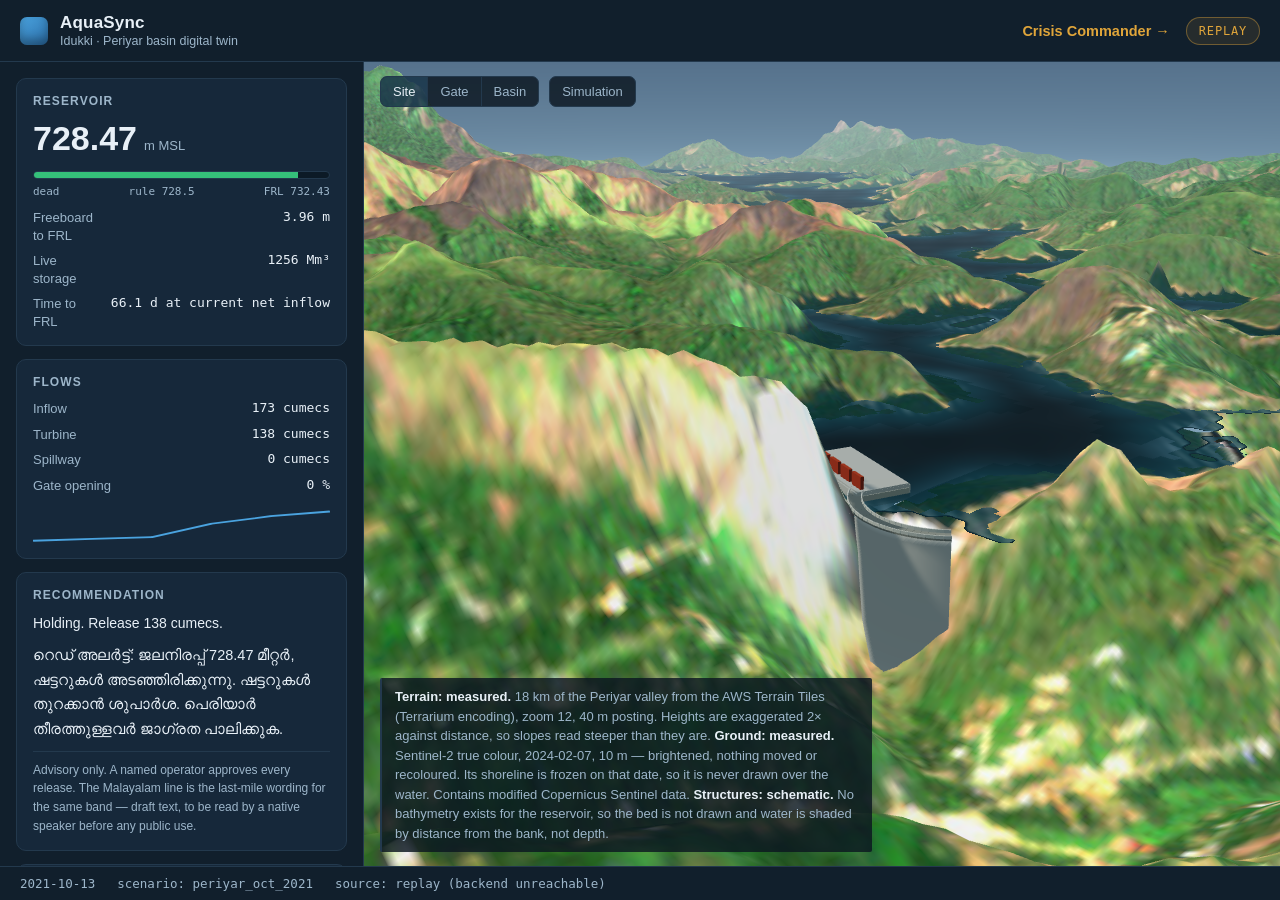
==== commit 59a9f097: "Sweep every scenario, chart it in the drawer, and say what August 2022 shows The storm-multiple swee" ====
--- a/dashboard/index.html
+++ b/dashboard/index.html
@@ -257,6 +257,7 @@
           <dt>FRL reached at storm ×, the day</dt><dd id="simv-sw-day">—</dd>
           <dt>FRL reached at storm ×, AquaSync</dt><dd id="simv-sw-opt">—</dd>
         </dl>
+        <div class="sweep-chart" id="simv-sw-chart" title="Peak level against storm multiple: the day (amber), AquaSync (green), FRL (red)"></div>
       </div>
       <p class="note mono-note" id="simv-policy"></p>
       <p class="note" id="simv-sw-note"></p>
--- a/dashboard/css/dashboard.css
+++ b/dashboard/css/dashboard.css
@@ -374,6 +374,14 @@
   color: var(--ink); white-space: nowrap; overflow: hidden; text-overflow: ellipsis;
 }
 .sim-results { margin: 0; align-content: start; }
+/* The storm-multiple sweep, under the results column. */
+.sweep-chart {
+  grid-column: 2; height: 74px; margin-top: 6px;
+  background: #0c1a26; border: 1px solid var(--line); border-radius: 4px;
+}
+.sweep-chart:empty { display: none; }
+.sweep-chart svg { display: block; }
+.sweep-chart .tick { fill: var(--muted); font-family: var(--mono); font-size: 9.5px; }
 .sw-rec { background: rgba(200, 214, 226, .7); }
 .sw-in { background: var(--blue); }
 .sw-rule { background: rgba(224, 165, 58, .45); }
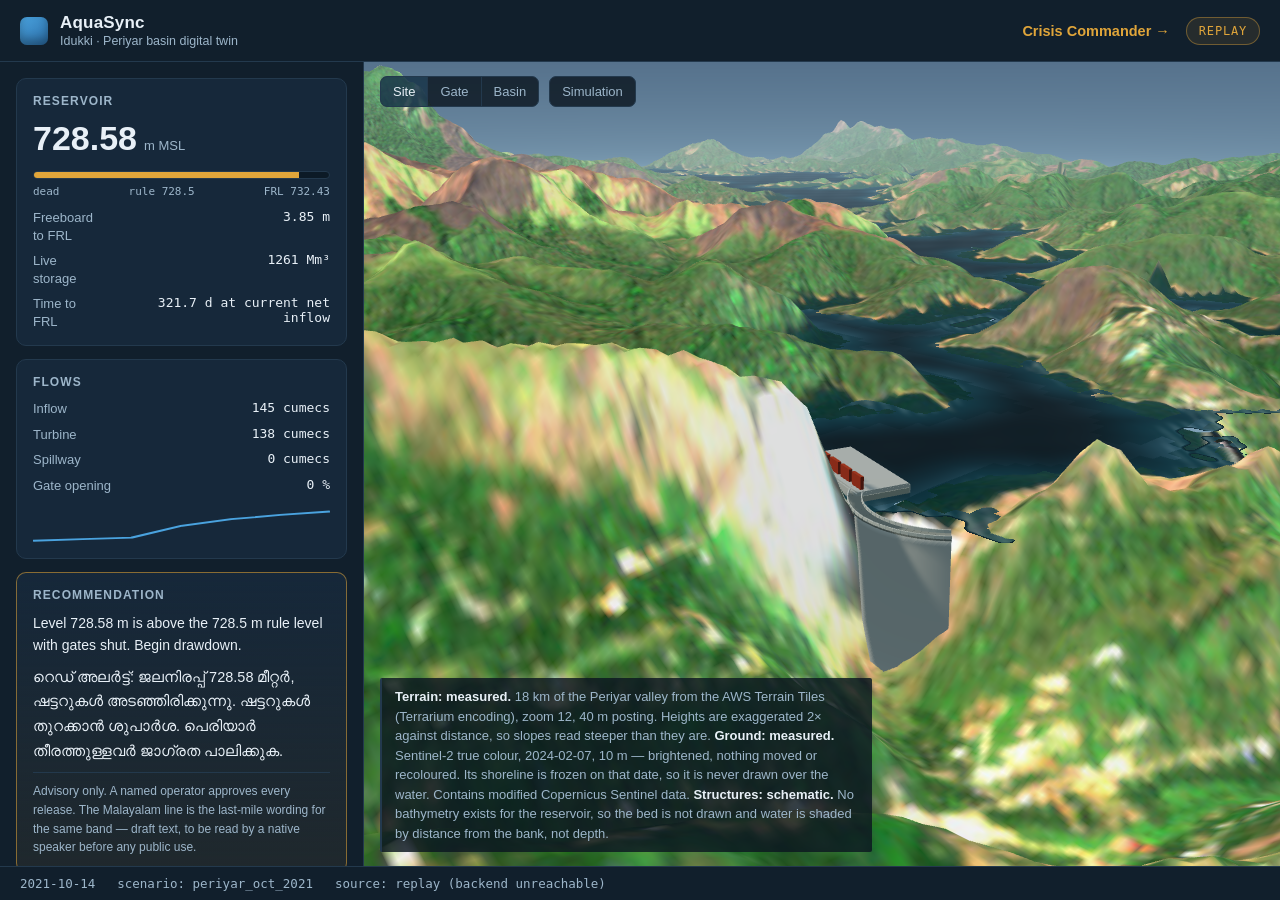
==== commit 0f3fc9e2: "Let the simulation view survive a dead network, and give it a demo loop and links Beat 7 is "pull th" ====
--- a/dashboard/index.html
+++ b/dashboard/index.html
@@ -223,9 +223,11 @@
             <button type="button" data-trace="day" class="on">the day</button>
             <button type="button" data-trace="opt">AquaSync</button>
           </div>
+          <button type="button" id="simv-link" class="tool-btn" title="Copy a link to this scenario, schedule, hour and storm">Copy link</button>
           <button type="button" id="simv-close" class="tool-btn">Close</button>
         </div>
       </header>
+      <p class="kbd-hint">Space plays · ← → one hour · Shift ← → one day · Home / End · Esc closes · <code>?sim=1&amp;demo=1</code> loops for an unattended screen</p>
 
       <p class="headline" id="simv-headline">Pick a scenario and run it.</p>
 
--- a/dashboard/css/dashboard.css
+++ b/dashboard/css/dashboard.css
@@ -353,6 +353,8 @@
 }
 .sim-transport { display: flex; align-items: center; gap: 10px; }
 .sim-drawer .headline { margin: 8px 0 0; }
+.kbd-hint { margin: 6px 0 0; font-size: 11px; color: var(--muted); font-family: var(--mono); }
+.kbd-hint code { font-family: inherit; color: var(--ink); }
 
 .sim-body {
   display: grid; grid-template-columns: 1fr 300px; gap: 18px;
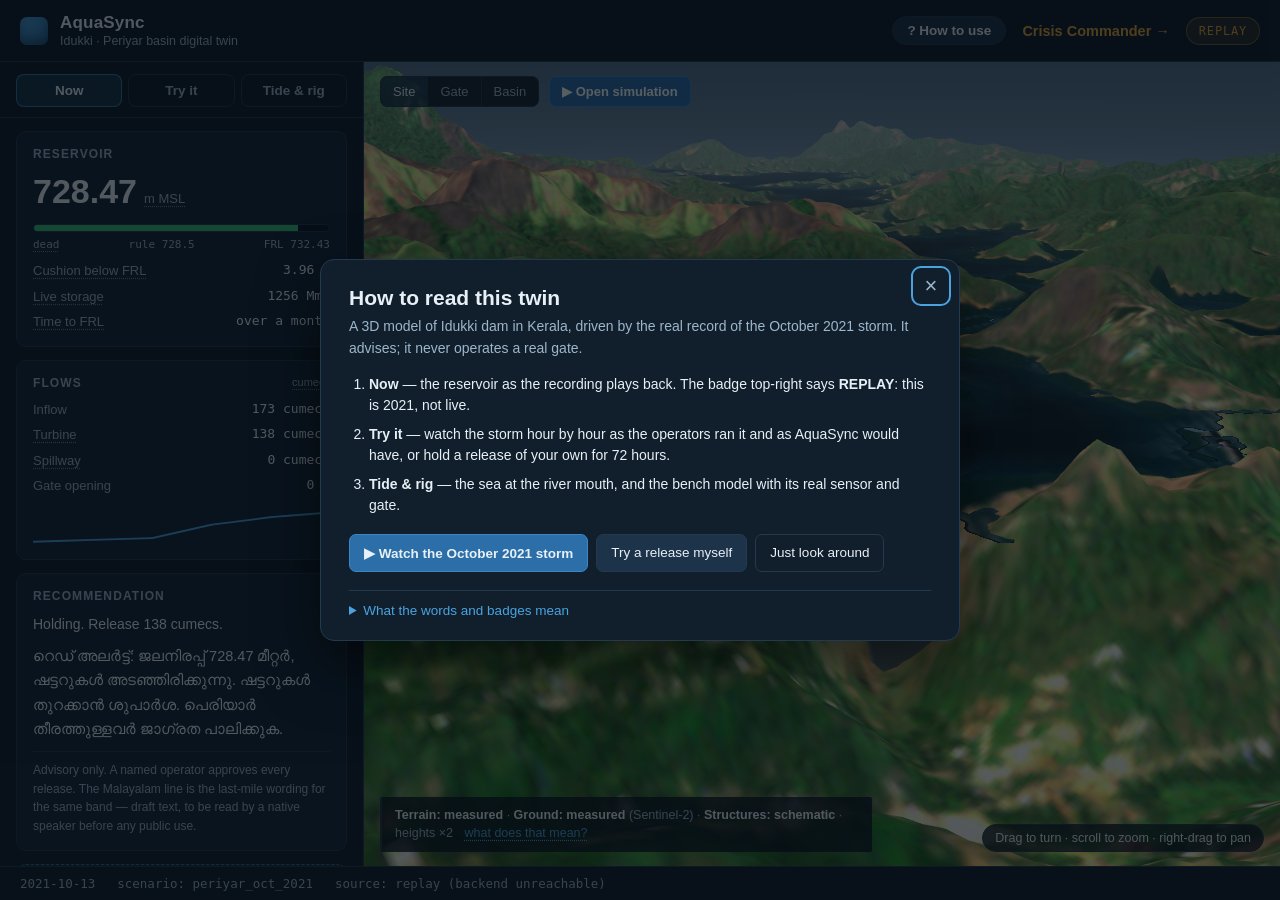
==== commit ca0b3a2a: "Make the dashboard and the simulation view readable to a first-time visitor A visitor landed on eigh" ====
--- a/dashboard/index.html
+++ b/dashboard/index.html
@@ -27,161 +27,188 @@
       </div>
     </div>
     <div class="topbar-right">
-      <a class="crisis-link" href="crisis.html">Crisis Commander →</a>
+      <button type="button" id="help-open" class="help-btn" aria-haspopup="dialog">? How to use</button>
+      <a class="crisis-link" href="crisis.html" title="A game: you have the duty desk on 8 October 2021">Crisis Commander →</a>
       <div id="link-state" class="pill pill-warn">CONNECTING</div>
     </div>
   </header>
 
   <aside id="panel">
-    <section class="card">
-      <h2>Reservoir</h2>
-      <div class="readout">
-        <span id="level" class="big">—</span><span class="unit">m MSL</span>
-      </div>
-      <div class="bands" id="bands">
-        <div class="band-track"><div class="band-fill" id="band-fill"></div></div>
-        <div class="band-labels">
-          <span>dead</span><span id="lbl-rule">rule</span><span id="lbl-frl">FRL</span>
-        </div>
-      </div>
-      <dl class="kv">
-        <dt>Freeboard to FRL</dt><dd id="freeboard">—</dd>
-        <dt>Live storage</dt><dd id="storage">—</dd>
-        <dt>Time to FRL</dt><dd id="ttf">—</dd>
-      </dl>
-    </section>
-
-    <section class="card">
-      <h2>Flows</h2>
-      <dl class="kv">
-        <dt>Inflow</dt><dd id="inflow">—</dd>
-        <dt>Turbine</dt><dd id="turbine">—</dd>
-        <dt>Spillway</dt><dd id="spill">—</dd>
-        <dt>Gate opening</dt><dd id="gate">—</dd>
-      </dl>
-      <div class="spark" id="spark"></div>
-    </section>
-
-    <section class="card" id="advice-card">
-      <h2>Recommendation</h2>
-      <p id="advice">Waiting for telemetry…</p>
-      <p id="advice-ml" class="advice-ml" lang="ml"></p>
-      <p class="note">Advisory only. A named operator approves every release.
-        The Malayalam line is the last-mile wording for the same band — draft
-        text, to be read by a native speaker before any public use.</p>
-    </section>
-
-    <section class="card">
-      <h2>What-if</h2>
-      <label class="slider">
-        <span>Release <b id="whatif-val">0</b> cumecs</span>
-        <input type="range" id="whatif" min="0" max="900" value="0" step="10">
-      </label>
-      <button id="whatif-reset" class="btn">Return to recommended</button>
-
-      <div class="chart" id="whatif-chart" hidden></div>
-      <dl class="kv" id="whatif-out" hidden>
-        <dt>Peak level, 72 h</dt><dd id="wi-peak">—</dd>
-        <dt>Cushion at peak</dt><dd id="wi-cushion">—</dd>
-        <dt>Level at 72 h</dt><dd id="wi-final">—</dd>
-        <dt>Reaches FRL</dt><dd id="wi-breach">—</dd>
-        <dt>Time to FRL</dt><dd id="wi-ttf">—</dd>
-      </dl>
-      <p class="note" id="wi-advice"></p>
-      <p class="note" id="whatif-status">Move the slider to test a constant release.</p>
-    </section>
-
-    <section class="card" id="cn-card">
-      <h2>Catchment policy <span id="cn-state" class="chip chip-off">…</span></h2>
-      <label class="slider">
-        <span>Curve number <b id="cn-val">72</b> <span class="unit">(handbook 72)</span></span>
-        <input type="range" id="cn" min="55" max="92" value="72" step="1">
-      </label>
-      <dl class="kv" id="cn-out" hidden>
-        <dt>Rain, episode</dt><dd id="cn-rain">—</dd>
-        <dt>Runoff at this CN</dt><dd id="cn-vol">—</dd>
-        <dt>Runoff at CN 72</dt><dd id="cn-vol0">—</dd>
-        <dt>Change</dt><dd id="cn-delta">—</dd>
-        <dt>Runoff fraction</dt><dd id="cn-frac">—</dd>
-        <dt>Peak, not validated</dt><dd id="cn-peak" class="dim">—</dd>
-      </dl>
-      <p class="note" id="cn-status">
-        Lower the curve number for a better-forested catchment, raise it for
-        more paved ground, and see what this episode's rain would have run off.
-      </p>
-    </section>
-
-    <section class="card" id="sim-card">
-      <h2>Twin simulation <span id="sim-state" class="chip chip-off">…</span></h2>
-      <p class="headline" id="sim-headline">Running the optimiser…</p>
-      <div class="chart" id="sim-chart"></div>
-      <div class="legend">
-        <span class="legend-item"><i class="sw sw-obs"></i>what happened</span>
-        <span class="legend-item"><i class="sw sw-opt"></i>AquaSync</span>
-        <span class="legend-item"><i class="sw sw-frl"></i>FRL</span>
-      </div>
-      <dl class="kv" id="sim-out" hidden>
-        <dt>Peak, the day</dt><dd id="sim-peak-obs">—</dd>
-        <dt>Peak, AquaSync</dt><dd id="sim-peak-opt">—</dd>
-        <dt>Cushion, the day</dt><dd id="sim-fb-obs">—</dd>
-        <dt>Cushion, AquaSync</dt><dd id="sim-fb-opt">—</dd>
-        <dt>Revenue vs the day</dt><dd id="sim-rev">—</dd>
-      </dl>
-      <p class="note mono-note" id="sim-policy"></p>
-      <button id="sim-open" class="btn">Open the simulation view</button>
-      <p class="note" id="sim-note">
-        Replays the recorded episode, then re-runs it under the optimiser's
-        release policy. Hindsight, not forecast — it sees the inflow that
-        actually arrived.
-      </p>
-    </section>
-
-    <section class="card" id="tide-card">
-      <h2>Tide at the river mouth <span id="tide-state" class="chip chip-off">…</span></h2>
-      <div class="chart" id="tide-chart"></div>
-      <dl class="kv" id="tide-out" hidden>
-        <dt>Spring range</dt><dd id="tide-range">—</dd>
-        <dt>Next low-tide window</dt><dd id="tide-next">—</dd>
-        <dt>Windows in 72 h</dt><dd id="tide-count">—</dd>
-      </dl>
-      <p class="note" id="tide-note">
-        Harmonic prediction for the Kochi port station, five constituents —
-        a model, not a measurement, and metres about mean sea level, never
-        the reservoir's m MSL. At high tide the sea holds the mouth up and the
-        same release sits higher upstream; the shaded bands are when a given
-        volume moves downstream most cheaply.
-      </p>
-    </section>
-
-    <section class="card" id="rig-card">
-      <h2>Scale rig <span id="rig-state" class="chip chip-off">OFFLINE</span></h2>
-      <dl class="kv">
-        <dt>Tank level</dt><dd id="rig-level">—</dd>
-        <dt>Flow</dt><dd id="rig-flow">—</dd>
-        <dt>Sensors</dt><dd id="rig-sensors">—</dd>
-        <dt>Gate commanded</dt><dd id="rig-gate-cmd">—</dd>
-        <dt>Gate verified</dt><dd id="rig-gate-ver">—</dd>
-        <dt>Record chain</dt><dd id="rig-chain">—</dd>
-      </dl>
-
-      <div class="gatebar" id="rig-gatebar" hidden>
-        <div class="gatebar-row">
-          <span class="gatebar-label">cmd</span>
-          <div class="gatebar-track"><div class="gatebar-fill cmd" id="rig-bar-cmd"></div></div>
-        </div>
-        <div class="gatebar-row">
-          <span class="gatebar-label">ver</span>
-          <div class="gatebar-track"><div class="gatebar-fill ver" id="rig-bar-ver"></div></div>
-        </div>
-      </div>
-      <div class="spark" id="rig-spark"></div>
-
-      <p class="warn-line" id="rig-warn" hidden></p>
-      <p class="note" id="rig-note">
-        Bench rig, in its own units — a 400 mm tank, not the reservoir.
-        These readings are never converted to m MSL.
-      </p>
-    </section>
+    <nav class="panel-tabs" role="tablist" aria-label="Panel sections">
+      <button type="button" role="tab" id="tab-now" data-tab="now" aria-controls="pane-now" aria-selected="true">Now</button>
+      <button type="button" role="tab" id="tab-try" data-tab="try" aria-controls="pane-try" aria-selected="false" tabindex="-1">Try it</button>
+      <button type="button" role="tab" id="tab-ctx" data-tab="ctx" aria-controls="pane-ctx" aria-selected="false" tabindex="-1">Tide &amp; rig<i class="tab-dot" id="tab-ctx-dot" hidden title="The rig reports a fault"></i></button>
+    </nav>
+
+    <!-- ===================================================== NOW -->
+    <div class="tab-pane" id="pane-now" role="tabpanel" aria-labelledby="tab-now">
+      <section class="card">
+        <h2>Reservoir</h2>
+        <div class="readout">
+          <span id="level" class="big">—</span><span class="unit"><abbr title="Metres above mean sea level — the height of the water surface">m MSL</abbr></span>
+        </div>
+        <div class="bands" id="bands">
+          <div class="band-track"><div class="band-fill" id="band-fill"></div></div>
+          <div class="band-labels">
+            <abbr title="Dead storage level: below this the turbines cannot draw water">dead</abbr><span id="lbl-rule" title="Rule level: where the operating rules want the reservoir at this time of year">rule</span><span id="lbl-frl" title="Full reservoir level: the highest the dam is designed to hold in normal operation">FRL</span>
+          </div>
+        </div>
+        <dl class="kv">
+          <dt><abbr title="How far the water is below full reservoir level — the room left for the next storm">Cushion below FRL</abbr></dt><dd id="freeboard">—</dd>
+          <dt><abbr title="Water stored above dead level, in millions of cubic metres">Live storage</abbr></dt><dd id="storage">—</dd>
+          <dt><abbr title="If inflow and release stayed exactly as they are now">Time to FRL</abbr></dt><dd id="ttf">—</dd>
+        </dl>
+      </section>
+
+      <section class="card">
+        <h2>Flows <span class="unit-hint"><abbr title="Cubic metres per second. 100 cumecs fills an Olympic pool every 25 seconds">cumecs</abbr></span></h2>
+        <dl class="kv">
+          <dt>Inflow</dt><dd id="inflow">—</dd>
+          <dt><abbr title="Water sent through the power station — this earns revenue">Turbine</abbr></dt><dd id="turbine">—</dd>
+          <dt><abbr title="Water released over the gates — this earns nothing">Spillway</abbr></dt><dd id="spill">—</dd>
+          <dt>Gate opening</dt><dd id="gate">—</dd>
+        </dl>
+        <div class="spark" id="spark" title="Reservoir level over the last 90 readings"></div>
+      </section>
+
+      <section class="card" id="advice-card">
+        <h2>Recommendation</h2>
+        <p id="advice">Waiting for telemetry…</p>
+        <p id="advice-ml" class="advice-ml" lang="ml"></p>
+        <p class="note">Advisory only. A named operator approves every release.
+          The Malayalam line is the last-mile wording for the same band — draft
+          text, to be read by a native speaker before any public use.</p>
+      </section>
+
+      <button type="button" class="next-step" data-goto="try">What would AquaSync have done? <span>Try it →</span></button>
+    </div>
+
+    <!-- ===================================================== TRY IT -->
+    <div class="tab-pane" id="pane-try" role="tabpanel" aria-labelledby="tab-try" hidden>
+      <section class="card" id="sim-card">
+        <h2>Twin simulation <span id="sim-state" class="chip chip-off">…</span></h2>
+        <p class="card-lede">The October 2021 storm, twice: once as the operators ran it, once as the optimiser would have.</p>
+        <p class="headline" id="sim-headline">Running the optimiser…</p>
+        <div class="chart" id="sim-chart"></div>
+        <div class="legend">
+          <span class="legend-item"><i class="sw sw-obs"></i>what happened</span>
+          <span class="legend-item"><i class="sw sw-opt"></i>AquaSync</span>
+          <span class="legend-item"><i class="sw sw-frl"></i>FRL</span>
+        </div>
+        <dl class="kv" id="sim-out" hidden>
+          <dt>Peak, the day</dt><dd id="sim-peak-obs">—</dd>
+          <dt>Peak, AquaSync</dt><dd id="sim-peak-opt">—</dd>
+          <dt>Cushion, the day</dt><dd id="sim-fb-obs">—</dd>
+          <dt>Cushion, AquaSync</dt><dd id="sim-fb-opt">—</dd>
+          <dt>Revenue vs the day</dt><dd id="sim-rev">—</dd>
+        </dl>
+        <p class="note mono-note" id="sim-policy"></p>
+        <button type="button" id="sim-open" class="btn btn-primary">▶ Watch it hour by hour</button>
+        <p class="note" id="sim-note">
+          Replays the recorded episode, then re-runs it under the optimiser's
+          release policy. Hindsight, not forecast — it sees the inflow that
+          actually arrived.
+        </p>
+      </section>
+
+      <section class="card" id="whatif-card">
+        <h2>What-if</h2>
+        <p class="card-lede">Pick one release and hold it for the next 72 hours, starting from the level and inflow shown under Now. Let go of the slider to run it.</p>
+        <label class="slider">
+          <span>Release <b id="whatif-val">0</b> cumecs</span>
+          <input type="range" id="whatif" min="0" max="900" value="0" step="1">
+        </label>
+        <div class="presets" id="whatif-presets" role="group" aria-label="Release presets">
+          <button type="button" data-q="0">Hold everything</button>
+          <button type="button" data-q="138" title="The turbines' rated flow: all of it earns revenue">Turbines only</button>
+          <button type="button" data-q="400">Open the gates</button>
+          <button type="button" data-q="800">Heavy release</button>
+        </div>
+        <button type="button" id="whatif-reset" class="btn">Return to recommended</button>
+
+        <div class="chart" id="whatif-chart" hidden></div>
+        <dl class="kv" id="whatif-out" hidden>
+          <dt>Peak level, 72 h</dt><dd id="wi-peak">—</dd>
+          <dt>Cushion at peak</dt><dd id="wi-cushion">—</dd>
+          <dt>Level at 72 h</dt><dd id="wi-final">—</dd>
+          <dt>Reaches FRL</dt><dd id="wi-breach">—</dd>
+          <dt>Time to FRL</dt><dd id="wi-ttf">—</dd>
+        </dl>
+        <p class="note" id="wi-advice"></p>
+        <p class="note" id="whatif-status">Drag the slider or pick a preset.</p>
+      </section>
+
+      <section class="card" id="cn-card">
+        <h2>Catchment policy <span id="cn-state" class="chip chip-off">…</span></h2>
+        <p class="card-lede">What if the hills held more water? Slide left for more forest, right for more paved ground, and see how much of this storm's rain would have run off into the reservoir.</p>
+        <label class="slider">
+          <span><abbr title="A handbook number for how much rain the ground lets run off: low for forest, high for pavement">Curve number</abbr> <b id="cn-val">72</b> <span class="unit">(handbook 72)</span></span>
+          <input type="range" id="cn" min="55" max="92" value="72" step="1">
+        </label>
+        <div class="scale-ends" aria-hidden="true"><span>← more forest</span><span>more paved →</span></div>
+        <dl class="kv" id="cn-out" hidden>
+          <dt>Rain, episode</dt><dd id="cn-rain">—</dd>
+          <dt>Runoff at this CN</dt><dd id="cn-vol">—</dd>
+          <dt>Runoff at CN 72</dt><dd id="cn-vol0">—</dd>
+          <dt>Change</dt><dd id="cn-delta">—</dd>
+          <dt>Runoff fraction</dt><dd id="cn-frac">—</dd>
+          <dt>Peak, not validated</dt><dd id="cn-peak" class="dim">—</dd>
+        </dl>
+        <p class="note" id="cn-status"></p>
+      </section>
+    </div>
+
+    <!-- ===================================================== TIDE & RIG -->
+    <div class="tab-pane" id="pane-ctx" role="tabpanel" aria-labelledby="tab-ctx" hidden>
+      <section class="card" id="tide-card">
+        <h2>Tide at the river mouth <span id="tide-state" class="chip chip-off">…</span></h2>
+        <p class="card-lede">Twice a day the sea drops at Kochi, and the same release moves downstream more easily. The shaded bands are those windows.</p>
+        <div class="chart" id="tide-chart"></div>
+        <dl class="kv" id="tide-out" hidden>
+          <dt><abbr title="The difference between high and low water at the biggest tides of the month">Spring range</abbr></dt><dd id="tide-range">—</dd>
+          <dt>Next low-tide window</dt><dd id="tide-next">—</dd>
+          <dt>Windows in 72 h</dt><dd id="tide-count">—</dd>
+        </dl>
+        <p class="note" id="tide-note">
+          Harmonic prediction for the Kochi port station, five constituents —
+          a model, not a measurement, and metres about mean sea level, never
+          the reservoir's m MSL. At high tide the sea holds the mouth up and the
+          same release sits higher upstream; the shaded bands are when a given
+          volume moves downstream most cheaply.
+        </p>
+      </section>
+
+      <section class="card" id="rig-card">
+        <h2>Scale rig <span id="rig-state" class="chip chip-off">OFFLINE</span></h2>
+        <p class="card-lede">The bench model: a small tank with a real sensor and a motorised gate. It is the only gate this project ever moves.</p>
+        <dl class="kv">
+          <dt>Tank level</dt><dd id="rig-level">—</dd>
+          <dt>Flow</dt><dd id="rig-flow">—</dd>
+          <dt>Sensors</dt><dd id="rig-sensors">—</dd>
+          <dt><abbr title="Where the gate was told to go">Gate commanded</abbr></dt><dd id="rig-gate-cmd">—</dd>
+          <dt><abbr title="Where the gate's own sensor says it actually is">Gate verified</abbr></dt><dd id="rig-gate-ver">—</dd>
+          <dt><abbr title="Each reading is hash-chained to the one before, so an edited record breaks the chain">Record chain</abbr></dt><dd id="rig-chain">—</dd>
+        </dl>
+
+        <div class="gatebar" id="rig-gatebar" hidden>
+          <div class="gatebar-row">
+            <span class="gatebar-label">cmd</span>
+            <div class="gatebar-track"><div class="gatebar-fill cmd" id="rig-bar-cmd"></div></div>
+          </div>
+          <div class="gatebar-row">
+            <span class="gatebar-label">ver</span>
+            <div class="gatebar-track"><div class="gatebar-fill ver" id="rig-bar-ver"></div></div>
+          </div>
+        </div>
+        <div class="spark" id="rig-spark"></div>
+
+        <p class="warn-line" id="rig-warn" hidden></p>
+        <p class="note" id="rig-note">
+          Bench rig, in its own units — a 400 mm tank, not the reservoir.
+          These readings are never converted to m MSL.
+        </p>
+      </section>
+    </div>
   </aside>
 
   <main id="stage">
@@ -189,52 +216,58 @@
       <div id="stage-alert" class="stage-alert" hidden></div>
       <div class="stage-tools">
         <div class="seg" id="view-seg" role="group" aria-label="Viewpoint">
-          <button type="button" data-view="site" class="on">Site</button>
-          <button type="button" data-view="gate">Gate</button>
-          <button type="button" data-view="basin">Basin</button>
-        </div>
-        <button type="button" id="sim-toggle" class="tool-btn">Simulation</button>
+          <button type="button" data-view="site" class="on" title="The dam in its valley">Site</button>
+          <button type="button" data-view="gate" title="Close up on the spillway gates">Gate</button>
+          <button type="button" data-view="basin" title="The whole reservoir">Basin</button>
+        </div>
+        <button type="button" id="sim-toggle" class="tool-btn tool-primary" title="Replay a storm hour by hour, and compare what the operators did with what AquaSync would have done">▶ Open simulation</button>
       </div>
-      <p id="scene-note" class="scene-note">Loading terrain…</p>
+      <p id="orbit-hint" class="orbit-hint">Drag to turn · scroll to zoom · right-drag to pan</p>
+      <div id="scene-note" class="scene-note">Loading terrain…</div>
     </div>
 
     <section id="sim-drawer" class="sim-drawer" hidden aria-label="Twin simulation">
       <header class="sim-head">
         <div class="sim-title">
-          <h2>Twin simulation <span id="simv-state" class="chip chip-off">…</span></h2>
-          <select id="simv-scenario" aria-label="Scenario"></select>
+          <h2 class="sim-h">Twin simulation</h2>
+          <span id="simv-state" class="chip chip-off">…</span>
+          <select id="simv-scenario" aria-label="Storm to replay"></select>
           <select id="simv-storm" aria-label="Storm size" title="Stress test: the recorded inflow scaled before either schedule sees it">
             <option value="1" selected>Storm as recorded</option>
             <option value="1.25">Storm × 1.25</option>
             <option value="1.5">Storm × 1.5</option>
             <option value="2">Storm × 2</option>
           </select>
-          <button type="button" id="simv-run" class="tool-btn">Run</button>
+          <button type="button" id="simv-run" class="tool-btn" hidden>Retry</button>
         </div>
         <div class="sim-transport">
-          <button type="button" id="simv-play" class="tool-btn" title="Space">Play</button>
+          <button type="button" id="simv-play" class="tool-btn tool-primary" title="Space">▶ Play</button>
           <select id="simv-speed" aria-label="Playback speed">
-            <option value="6">6 h per s</option>
-            <option value="24" selected>24 h per s</option>
-            <option value="96">96 h per s</option>
+            <option value="6">Slow</option>
+            <option value="24" selected>Normal</option>
+            <option value="96">Fast</option>
           </select>
-          <div class="seg" id="simv-trace" role="group" aria-label="Which schedule drives the twin">
-            <span class="seg-label">Twin follows</span>
-            <button type="button" data-trace="day" class="on">the day</button>
-            <button type="button" data-trace="opt">AquaSync</button>
-          </div>
-          <button type="button" id="simv-link" class="tool-btn" title="Copy a link to this scenario, schedule, hour and storm">Copy link</button>
-          <button type="button" id="simv-close" class="tool-btn">Close</button>
+          <div class="seg" id="simv-trace" role="group" aria-label="Which schedule the 3D view shows">
+            <span class="seg-label">3D shows</span>
+            <button type="button" data-trace="day" class="on" title="The releases the operators actually made">the day</button>
+            <button type="button" data-trace="opt" title="The releases the optimiser would have made">AquaSync</button>
+          </div>
+          <button type="button" id="simv-link" class="tool-btn" title="Copy a link to this storm, schedule, hour and storm size">Copy link</button>
+          <button type="button" id="simv-close" class="tool-btn" title="Esc">Close</button>
         </div>
       </header>
-      <p class="kbd-hint">Space plays · ← → one hour · Shift ← → one day · Home / End · Esc closes · <code>?sim=1&amp;demo=1</code> loops for an unattended screen</p>
-
-      <p class="headline" id="simv-headline">Pick a scenario and run it.</p>
+
+      <p class="headline" id="simv-headline">Pick a storm to replay.</p>
+      <p class="sim-lede">One storm, three lines: what was <b>recorded</b>, what <b>the day</b> did, and what <b>AquaSync</b> would have released. Drag the slider, or click the chart, to walk the storm hour by hour — the 3D view follows.</p>
 
       <div class="sim-body">
         <div class="sim-chart-wrap">
-          <div id="simv-chart" class="sim-chart"></div>
-          <input type="range" id="simv-scrub" min="0" max="0" value="0" step="1" aria-label="Hour">
+          <div id="simv-chart" class="sim-chart" title="Click to jump to that hour"></div>
+          <input type="range" id="simv-scrub" min="0" max="0" value="0" step="1" aria-label="Hour of the storm">
+          <div class="scrub-row">
+            <p class="scrub-label" id="simv-hourlab">—</p>
+            <div class="jumps" id="simv-jumps" role="group" aria-label="Jump to a moment"></div>
+          </div>
           <p class="sim-cursor" id="simv-cursor">—</p>
           <div class="legend">
             <span class="legend-item"><i class="sw sw-rec"></i>recorded (KSEB bulletin)</span>
@@ -244,26 +277,38 @@
             <span class="legend-item"><i class="sw sw-frl"></i>FRL</span>
             <span class="legend-item"><i class="sw sw-rule"></i>rule level</span>
           </div>
-        </div>
-        <dl class="kv sim-results" id="simv-out">
-          <dt>Peak, the day</dt><dd id="simv-peak-obs">—</dd>
-          <dt>Peak, AquaSync</dt><dd id="simv-peak-opt">—</dd>
-          <dt>Cushion, the day</dt><dd id="simv-fb-obs">—</dd>
-          <dt>Cushion, AquaSync</dt><dd id="simv-fb-opt">—</dd>
-          <dt>Revenue vs the day</dt><dd id="simv-rev">—</dd>
-          <dt>Peak downstream, the day</dt><dd id="simv-ds-obs">—</dd>
-          <dt>Peak downstream, AquaSync</dt><dd id="simv-ds-opt">—</dd>
-          <dt>Replay error, MAE</dt><dd id="simv-mae">—</dd>
-          <dt>Replay error, max</dt><dd id="simv-maxerr">—</dd>
-          <dt>Hours simulated</dt><dd id="simv-hours">—</dd>
-          <dt>FRL reached at storm ×, the day</dt><dd id="simv-sw-day">—</dd>
-          <dt>FRL reached at storm ×, AquaSync</dt><dd id="simv-sw-opt">—</dd>
-        </dl>
-        <div class="sweep-chart" id="simv-sw-chart" title="Peak level against storm multiple: the day (amber), AquaSync (green), FRL (red)"></div>
+          <p class="kbd-hint"><b>Space</b> play · <b>← →</b> an hour · <b>Shift ← →</b> a day · <b>Home / End</b> · <b>Esc</b> closes</p>
+        </div>
+        <div class="sim-side">
+          <div class="sim-answer">
+            <p class="ans-head">Cushion below full reservoir level, at its lowest</p>
+            <div class="ans-row"><span>The day</span><b id="simv-fb-obs" class="ans-day">—</b></div>
+            <div class="ans-row"><span>AquaSync</span><b id="simv-fb-opt" class="ans-opt">—</b></div>
+            <div class="ans-row ans-rev"><span>Revenue vs the day</span><b id="simv-rev">—</b></div>
+          </div>
+          <details class="sim-details">
+            <summary>Every row, and how it was checked</summary>
+            <dl class="kv sim-results" id="simv-out">
+              <dt>Peak, the day</dt><dd id="simv-peak-obs">—</dd>
+              <dt>Peak, AquaSync</dt><dd id="simv-peak-opt">—</dd>
+              <dt>Peak downstream, the day</dt><dd id="simv-ds-obs">—</dd>
+              <dt>Peak downstream, AquaSync</dt><dd id="simv-ds-opt">—</dd>
+              <dt>Replay error, MAE</dt><dd id="simv-mae">—</dd>
+              <dt>Replay error, max</dt><dd id="simv-maxerr">—</dd>
+              <dt>Hours simulated</dt><dd id="simv-hours">—</dd>
+              <dt>FRL reached at storm ×, the day</dt><dd id="simv-sw-day">—</dd>
+              <dt>FRL reached at storm ×, AquaSync</dt><dd id="simv-sw-opt">—</dd>
+            </dl>
+            <p class="note" id="simv-ds-note"></p>
+            <div class="sweep-chart" id="simv-sw-chart" title="Peak level against storm multiple: the day (amber), AquaSync (green), FRL (red)"></div>
+            <p class="note" id="simv-sw-note"></p>
+          </details>
+        </div>
       </div>
-      <p class="note mono-note" id="simv-policy"></p>
-      <p class="note" id="simv-sw-note"></p>
-      <p class="note" id="simv-note"></p>
+      <div class="sim-foot">
+        <p class="note mono-note" id="simv-policy"></p>
+        <p class="note" id="simv-note"></p>
+      </div>
     </section>
   </main>
 
@@ -274,6 +319,46 @@
   </footer>
 </div>
 
+<!-- ============================================ first-visit guide / help -->
+<dialog id="help" class="help" aria-labelledby="help-title">
+  <form method="dialog" class="help-close-form"><button class="help-x" aria-label="Close">×</button></form>
+  <h2 id="help-title">How to read this twin</h2>
+  <p class="help-lede">A 3D model of Idukki dam in Kerala, driven by the real record of the October 2021 storm. It advises; it never operates a real gate.</p>
+
+  <ol class="help-steps">
+    <li><b>Now</b> — the reservoir as the recording plays back. The badge top-right says <b>REPLAY</b>: this is 2021, not live.</li>
+    <li><b>Try it</b> — watch the storm hour by hour as the operators ran it and as AquaSync would have, or hold a release of your own for 72 hours.</li>
+    <li><b>Tide &amp; rig</b> — the sea at the river mouth, and the bench model with its real sensor and gate.</li>
+  </ol>
+
+  <div class="help-actions">
+    <button type="button" class="btn btn-primary" data-help="sim">▶ Watch the October 2021 storm</button>
+    <button type="button" class="btn" data-help="try">Try a release myself</button>
+    <button type="button" class="btn btn-quiet" data-help="close">Just look around</button>
+  </div>
+
+  <details class="help-more">
+    <summary>What the words and badges mean</summary>
+    <dl class="gloss">
+      <dt>FRL</dt><dd>Full reservoir level, 732.43 m at Idukki. The highest it is meant to hold in normal operation.</dd>
+      <dt>Cushion</dt><dd>How far the water is below FRL: room left for the next storm. Bigger is safer.</dd>
+      <dt>Rule level</dt><dd>Where the operating rules want the reservoir at this time of year.</dd>
+      <dt>m MSL</dt><dd>Metres above mean sea level.</dd>
+      <dt>cumecs</dt><dd>Cubic metres of water per second.</dd>
+      <dt>Mm³</dt><dd>Millions of cubic metres.</dd>
+      <dt><span class="chip chip-live">LIVE</span></dt><dd>Measured now, by the rig. The only green badge.</dd>
+      <dt><span class="chip chip-stale">REPLAY</span></dt><dd>A recorded episode being played back.</dd>
+      <dt><span class="chip chip-stale">SIMULATED</span></dt><dd>The simulation view is driving the 3D model.</dd>
+      <dt><span class="chip chip-model">HINDSIGHT</span></dt><dd>The optimiser was shown the rain that actually came. Best case, not a forecast.</dd>
+      <dt><span class="chip chip-model">BUNDLED</span></dt><dd>A saved result, used because the server is not reachable.</dd>
+      <dt><span class="chip chip-stale">STRESS TEST</span></dt><dd>The recorded storm scaled up. Not a forecast, not a return period.</dd>
+      <dt><span class="chip chip-model">PREDICTED</span></dt><dd>A model output, such as the tide.</dd>
+      <dt><span class="chip chip-off">OFFLINE</span></dt><dd>Needs the server, which is not running.</dd>
+    </dl>
+    <p class="help-small">In the simulation: <b>Space</b> plays, <b>← →</b> steps an hour, <b>Shift ← →</b> a day, <b>Esc</b> closes. Open <code>?sim=1&amp;demo=1</code> on an unattended screen and it plays on a loop.</p>
+  </details>
+</dialog>
+
 <script type="module" src="js/twin.js"></script>
 </body>
 </html>
--- a/dashboard/css/dashboard.css
+++ b/dashboard/css/dashboard.css
@@ -328,8 +328,9 @@
 /* Fixed share of the stage, scrolling inside itself when the results and
    the caveats need more than that - clipping a caveat is not an option. */
 .sim-drawer {
-  height: 50vh;
-  min-height: 340px;
+  height: auto;
+  max-height: 62vh;
+  min-height: 300px;
   display: flex; flex-direction: column;
   padding: 12px 18px 12px;
   background: var(--panel);
@@ -340,24 +341,55 @@
   display: flex; align-items: center; justify-content: space-between;
   gap: 14px; flex-wrap: wrap;
 }
-.sim-title { display: flex; align-items: center; gap: 12px; }
+/* One row of controls where there is room for one: the second row cost
+   more height than the caveats underneath could spare. */
+@media (min-width: 1200px) { .sim-head { flex-wrap: nowrap; } }
+.sim-title { display: flex; align-items: center; gap: 12px; min-width: 0; }
+/* The scenario name is the longest thing in the row, so it is the thing that
+   gives way - losing the Close button off the edge is not an option. */
+#simv-scenario { min-width: 120px; max-width: 320px; }
+@media (max-width: 1340px) {
+  #simv-scenario { min-width: 88px; }
+  #simv-storm { max-width: 116px; }
+}
+/* The "3D shows" label stays at every width: without it the toggle's
+   purpose is a guess. It is short enough to keep. */
 .sim-title h2 {
   margin: 0; font-size: 12px; text-transform: uppercase;
   letter-spacing: 1.1px; color: var(--muted); font-weight: 600;
 }
-.sim-title .chip { float: none; margin-left: 8px; }
+.sim-title .chip { float: none; }
+/* Below this width the heading's own words cost more than they say - the
+   drawer is plainly the simulation - so they leave the row and stay in the
+   accessibility tree. The provenance chip beside it never leaves. */
+@media (max-width: 1400px) {
+  .sim-title h2.sim-h {
+    position: absolute; width: 1px; height: 1px;
+    overflow: hidden; clip-path: inset(50%); white-space: nowrap;
+  }
+}
 .sim-drawer select {
   font-family: var(--font); font-size: 13px;
   color: var(--ink); background: var(--card);
   border: 1px solid var(--line); border-radius: 7px; padding: 6px 8px;
 }
 .sim-transport { display: flex; align-items: center; gap: 10px; }
+/* Control labels that wrap mid-word read as broken, and these are the
+   controls a visitor reaches for first. */
+.sim-head .tool-btn, .sim-head .seg button, .seg-label { white-space: nowrap; }
+/* Buttons keep their size; the scenario select is the one that gives way.
+   Without this the row squeezed Run underneath Play. */
+.sim-head .tool-btn, .sim-head .seg { flex: 0 0 auto; }
+.sim-transport .seg { flex-wrap: nowrap; }
 .sim-drawer .headline { margin: 8px 0 0; }
 .kbd-hint { margin: 6px 0 0; font-size: 11px; color: var(--muted); font-family: var(--mono); }
 .kbd-hint code { font-family: inherit; color: var(--ink); }
 
+.sim-lede { margin: 6px 0 0; font-size: 12.5px; color: var(--muted); max-width: 92ch; }
+.sim-lede b { color: var(--ink); font-weight: 600; }
+
 .sim-body {
-  display: grid; grid-template-columns: 1fr 300px; gap: 18px;
+  display: grid; grid-template-columns: 1fr 330px; gap: 18px;
   flex: none; margin-top: 8px;
 }
 .sim-chart-wrap { display: flex; flex-direction: column; min-width: 0; }
@@ -366,19 +398,72 @@
   background: #0c1a26; border: 1px solid var(--line); border-radius: 4px;
 }
 .sim-results dd { white-space: nowrap; }
+
+/* The answer, then its caveats, then - folded away - every row behind it.
+   The caveats are what this project insists on, so they are the part that
+   stays on screen; the checking detail is the part that folds. */
+.sim-side { display: flex; flex-direction: column; min-width: 0; }
+.sim-answer {
+  background: var(--card); border: 1px solid var(--line);
+  border-radius: 8px; padding: 10px 12px 8px;
+}
+.ans-head {
+  margin: 0 0 6px; font-size: 10.5px; letter-spacing: .8px;
+  text-transform: uppercase; color: var(--muted);
+}
+.ans-row {
+  display: flex; align-items: baseline; justify-content: space-between;
+  gap: 10px; padding: 3px 0;
+}
+.ans-row span { font-size: 13px; color: var(--muted); }
+.ans-row b { font-family: var(--mono); font-size: 21px; font-weight: 600; }
+.ans-day { color: #e0a53a; }
+.ans-opt { color: #35c07a; }
+.ans-rev { border-top: 1px solid var(--line); margin-top: 4px; padding-top: 6px; }
+.ans-rev b { font-size: 15px; color: var(--ink); }
+
+.sim-details { margin-top: 8px; }
+/* The policy sentence and the caveat run the full width, where a long line
+   costs two rows rather than six in a narrow column. */
+.sim-foot {
+  display: grid; grid-template-columns: minmax(0, 1fr) minmax(0, 1.4fr);
+  gap: 6px 22px; margin-top: 8px; padding-top: 8px;
+  border-top: 1px solid var(--line);
+}
+.sim-foot .note { margin: 0; }
+@media (max-width: 1180px) { .sim-foot { grid-template-columns: 1fr; } }
+.sim-details summary {
+  cursor: pointer; font-size: 12px; color: var(--muted);
+  padding: 4px 0; list-style-position: inside;
+}
+.sim-details summary:hover { color: var(--ink); }
+.sim-details[open] summary { color: var(--ink); }
 .sim-chart svg { display: block; }
 .sim-chart .grid { stroke: rgba(35, 57, 77, .9); stroke-width: 1; }
 .sim-chart .tick { fill: var(--muted); font-family: var(--mono); font-size: 10.5px; }
 .sim-chart .axis { fill: var(--muted); font-family: var(--mono); font-size: 10px; }
-#simv-scrub { width: 100%; margin: 8px 0 0; accent-color: var(--blue); }
+.sim-chart .trace-label { font-family: var(--font); font-size: 11px; font-weight: 600; }
+/* Fat enough to grab at a stand, with the hour in words underneath. */
+#simv-scrub { width: 100%; margin: 10px 0 0; accent-color: var(--blue); height: 22px; }
+.scrub-label {
+  margin: 2px 0 0; font-family: var(--mono); font-size: 12px; color: var(--ink);
+}
+.scrub-label b { color: var(--blue); font-weight: 600; }
+/* One line of ten facts read as a wall and clipped at the edge. Chips wrap,
+   and each carries its own label. */
 .sim-cursor {
-  margin: 4px 0 0; font-family: var(--mono); font-size: 11.5px;
-  color: var(--ink); white-space: nowrap; overflow: hidden; text-overflow: ellipsis;
-}
+  margin: 5px 0 0; display: flex; flex-wrap: wrap; gap: 4px 14px;
+  font-family: var(--mono); font-size: 11.5px; color: var(--ink);
+}
+.cur-item i { font-style: normal; color: var(--muted); }
+.cur-rec { color: rgba(200, 214, 226, .85); }
+.cur-day { color: #e0a53a; }
+.cur-opt { color: #35c07a; }
+.cur-in { color: var(--blue); }
 .sim-results { margin: 0; align-content: start; }
-/* The storm-multiple sweep, under the results column. */
+/* The storm-multiple sweep, inside the folded detail. */
 .sweep-chart {
-  grid-column: 2; height: 74px; margin-top: 6px;
+  height: 74px; margin-top: 6px;
   background: #0c1a26; border: 1px solid var(--line); border-radius: 4px;
 }
 .sweep-chart:empty { display: none; }
@@ -389,9 +474,31 @@
 .sw-rule { background: rgba(224, 165, 58, .45); }
 .sim-drawer .note { margin-top: 6px; }
 
+/* A laptop at 768 px has no room for a 200 px chart and the caveats both.
+   The chart gives way, because a clipped caveat is the one thing this view
+   must not do. */
+@media (max-height: 940px) {
+  .sim-lede { display: none; }
+  .sim-chart { height: 176px; }
+}
+@media (max-height: 820px) {
+  .sim-drawer { padding-top: 8px; max-height: 66vh; }
+  .sim-chart { height: 150px; }
+}
+/* At 720 px there is not room for the 3D view, the chart, the answer and the
+   caveats all at full size. The legend goes first: since 11 September the
+   chart names its own traces at their right-hand ends. */
+@media (max-height: 740px) {
+  .sim-drawer { max-height: 70vh; }
+  .sim-chart { height: 140px; }
+  .sim-chart-wrap .legend { display: none; }
+}
+
+/* Narrow screens stack rather than drop the answer: a column that is hidden
+   cannot be read at all, which is worse than one that is scrolled to. */
 @media (max-width: 1180px) {
   .sim-body { grid-template-columns: 1fr; }
-  .sim-results { display: none; }
+  .sim-details { display: none; }
 }
 
 /* Provenance caption. The terrain is measured and the structures are not, and
@@ -408,19 +515,36 @@
   background: rgba(11, 22, 32, .82);
   border-left: 2px solid var(--line);
   border-radius: 2px;
-  pointer-events: none;
+  width: max-content;
 }
 .scene-note strong { color: var(--ink); font-weight: 600; }
+/* One line carrying every claim, the paragraph a click away. The full text
+   used to cover a third of the view, the dam included. */
+.note-details summary {
+  cursor: pointer; list-style: none; font-size: 12.5px;
+}
+.note-details summary::-webkit-details-marker { display: none; }
+.note-details summary .more {
+  margin-left: 8px; color: var(--blue); text-decoration: underline dotted;
+  text-underline-offset: 3px; white-space: nowrap;
+}
+.note-details[open] summary .more { display: none; }
+.note-details p { margin: 6px 0 0; max-width: 68ch; }
 
 /* With the drawer open the view is half its height and the dam sits where
    the caption used to be, so the caption moves to the top right corner and
    tightens. It never disappears: the provenance is not optional. */
 #stage.sim-open .scene-note {
   top: 14px; bottom: auto; left: auto; right: 16px;
-  max-width: 48ch;
-  font-size: 11.5px;
-  line-height: 1.4;
-  padding: 7px 10px;
+  max-width: 62ch;
+  font-size: 10.8px;
+  line-height: 1.35;
+  padding: 6px 9px;
+  /* With the drawer open the stage is short, and the caption was being cut
+     off by it. It says which parts of the view are measured, so it scrolls
+     rather than loses its last sentence. */
+  max-height: calc(100% - 28px);
+  overflow-y: auto;
 }
 
 /* A rig fault has to be visible from across a room, not folded into a panel
@@ -470,3 +594,210 @@
   white-space: nowrap;
 }
 .crisis-link:hover { text-decoration: underline; }
+
+/* ======================================================================
+   Friendliness pass, 24 September 2026.
+   A first-time visitor should know where to start, what the words mean,
+   and where the parts they can play with are. Nothing here changes a
+   number; it changes whether anyone can find and read it.
+   ====================================================================== */
+
+/* -- keyboard focus that can be seen ------------------------------------ */
+:where(button, a, select, input, summary, [tabindex]):focus-visible {
+  outline: 2px solid var(--blue);
+  outline-offset: 2px;
+  border-radius: 6px;
+}
+
+/* -- glossary terms: dotted underline, definition on hover --------------- */
+abbr[title] {
+  text-decoration: underline dotted rgba(157, 182, 202, .6);
+  text-underline-offset: 3px;
+  cursor: help;
+}
+.band-labels [title] { cursor: help; }
+.unit-hint {
+  float: right; font-size: 11px; letter-spacing: 0; text-transform: none;
+  font-weight: 400;
+}
+
+/* -- top bar help button ------------------------------------------------ */
+.help-btn {
+  font-family: var(--font); font-size: 13.5px; font-weight: 600;
+  color: var(--ink); background: #1d334a;
+  border: 1px solid var(--line); border-radius: 999px;
+  padding: 6px 14px; cursor: pointer; white-space: nowrap;
+}
+.help-btn:hover { background: #24405c; }
+
+/* -- panel tabs ---------------------------------------------------------- */
+.panel-tabs {
+  position: sticky; top: -16px; z-index: 3;
+  margin: -16px -16px 0; padding: 12px 16px 10px;
+  display: grid; grid-template-columns: repeat(3, 1fr); gap: 6px;
+  background: var(--panel);
+  border-bottom: 1px solid var(--line);
+}
+.panel-tabs [role="tab"] {
+  position: relative;
+  font-family: var(--font); font-size: 13.5px; font-weight: 600;
+  color: var(--muted); background: transparent;
+  border: 1px solid var(--line); border-radius: 8px;
+  padding: 8px 6px; cursor: pointer; white-space: nowrap;
+}
+.panel-tabs [role="tab"]:hover { color: var(--ink); background: #172b3e; }
+.panel-tabs [role="tab"][aria-selected="true"] {
+  color: var(--ink); background: rgba(74, 163, 223, .18);
+  border-color: rgba(74, 163, 223, .6);
+}
+.tab-dot {
+  position: absolute; top: 5px; right: 6px;
+  width: 8px; height: 8px; border-radius: 50%;
+  background: var(--red); box-shadow: 0 0 0 2px var(--panel);
+}
+.tab-pane { display: flex; flex-direction: column; gap: 13px; }
+
+/* One line under a card's heading saying what the card is for. */
+.card-lede { margin: -3px 0 10px; font-size: 13px; line-height: 1.5; color: var(--muted); }
+
+/* The step to the next tab, at the foot of "Now". */
+.next-step {
+  display: flex; justify-content: space-between; align-items: center; gap: 10px;
+  width: 100%; padding: 12px 14px;
+  font-family: var(--font); font-size: 13.5px; text-align: left;
+  color: var(--ink); background: rgba(74, 163, 223, .1);
+  border: 1px dashed rgba(74, 163, 223, .55); border-radius: 10px; cursor: pointer;
+}
+.next-step span { color: var(--blue); font-weight: 600; white-space: nowrap; }
+.next-step:hover { background: rgba(74, 163, 223, .18); }
+
+/* -- buttons ------------------------------------------------------------- */
+.btn-primary { background: #2b6ea8; border-color: #3b86c6; font-weight: 600; }
+.btn-primary:hover { background: #3380c2; }
+.btn-quiet { background: transparent; }
+.tool-btn.tool-primary {
+  color: #fff; background: #2b6ea8; border-color: #3b86c6; font-weight: 600;
+}
+.tool-btn.tool-primary:hover { background: #3380c2; color: #fff; }
+.tool-btn.tool-primary.on { background: #1d334a; border-color: var(--line); color: var(--ink); }
+
+/* -- what-if presets ----------------------------------------------------- */
+.presets { display: flex; flex-wrap: wrap; gap: 6px; margin-top: 10px; }
+.presets button {
+  font-family: var(--font); font-size: 12px; color: var(--muted);
+  background: #0f2233; border: 1px solid var(--line); border-radius: 999px;
+  padding: 5px 10px; cursor: pointer;
+}
+.presets button:hover { color: var(--ink); }
+.presets button.on {
+  color: var(--ink); border-color: rgba(74, 163, 223, .6); background: rgba(74, 163, 223, .18);
+}
+
+.scale-ends {
+  display: flex; justify-content: space-between; margin-top: 2px;
+  font-size: 11px; color: var(--muted);
+}
+
+/* -- 3D view hint -------------------------------------------------------- */
+.orbit-hint {
+  position: absolute; right: 16px; bottom: 14px;
+  margin: 0; padding: 6px 12px; font-size: 12.5px; color: var(--ink);
+  background: rgba(11, 22, 32, .78); border: 1px solid var(--line); border-radius: 999px;
+  pointer-events: none; transition: opacity .5s ease; white-space: nowrap;
+}
+.orbit-hint.fade { opacity: 0; }
+#stage.sim-open .orbit-hint { display: none; }
+
+/* -- simulation: loading, jumps, seeking --------------------------------- */
+.sim-loading {
+  height: 100%; display: flex; flex-direction: column;
+  align-items: center; justify-content: center; gap: 12px; padding: 14px;
+  text-align: center;
+}
+.sim-loading p { margin: 0; font-size: 13px; line-height: 1.5; color: var(--ink); }
+.sim-loading p span { color: var(--muted); font-size: 12px; }
+.sim-loading .bar {
+  width: min(360px, 70%); height: 6px; border-radius: 999px;
+  background: #13283b; overflow: hidden;
+}
+.sim-loading .bar i {
+  display: block; width: 35%; height: 100%; border-radius: 999px; background: var(--blue);
+  animation: sim-slide 1.3s ease-in-out infinite;
+}
+@keyframes sim-slide {
+  0% { transform: translateX(-110%); }
+  100% { transform: translateX(310%); }
+}
+@media (prefers-reduced-motion: reduce) {
+  .sim-loading .bar i { animation: none; width: 100%; opacity: .5; }
+}
+
+.sim-chart { cursor: crosshair; touch-action: none; }
+.scrub-row {
+  display: flex; flex-wrap: wrap; align-items: center;
+  justify-content: space-between; gap: 4px 12px;
+}
+.jumps { display: flex; flex-wrap: wrap; align-items: center; gap: 6px; }
+.jumps-label { font-size: 11.5px; color: var(--muted); }
+.jumps button {
+  font-family: var(--font); font-size: 12px; color: var(--ink);
+  background: #0f2233; border: 1px solid var(--line); border-radius: 999px;
+  padding: 3px 10px; cursor: pointer; white-space: nowrap;
+}
+.jumps button:hover { border-color: rgba(74, 163, 223, .6); }
+.sim-chart-wrap .kbd-hint { margin-top: 6px; }
+
+/* -- the guide ----------------------------------------------------------- */
+dialog.help {
+  width: min(640px, calc(100vw - 32px));
+  max-height: calc(100vh - 48px); overflow-y: auto;
+  padding: 26px 28px 22px;
+  color: var(--ink); background: var(--panel);
+  border: 1px solid var(--line); border-radius: 14px;
+  box-shadow: 0 24px 60px rgba(0, 0, 0, .55);
+}
+dialog.help::backdrop { background: rgba(4, 10, 16, .66); }
+.help h2 { margin: 0 0 6px; font-size: 21px; }
+.help-lede { margin: 0 0 14px; font-size: 14px; line-height: 1.55; color: var(--muted); }
+.help-steps { margin: 0 0 18px; padding-left: 20px; display: grid; gap: 8px; }
+.help-steps li { font-size: 14px; line-height: 1.5; }
+.help-actions { display: flex; flex-wrap: wrap; gap: 8px; }
+.help-actions .btn { width: auto; margin-top: 0; padding: 10px 14px; font-size: 13.5px; }
+.help-close-form { position: absolute; top: 10px; right: 12px; margin: 0; }
+.help-x {
+  width: 32px; height: 32px; font-size: 22px; line-height: 1;
+  color: var(--muted); background: transparent; border: 0; cursor: pointer;
+}
+.help-x:hover { color: var(--ink); }
+.help-more { margin-top: 18px; border-top: 1px solid var(--line); padding-top: 12px; }
+.help-more summary { cursor: pointer; font-size: 13.5px; color: var(--blue); }
+.gloss {
+  display: grid; grid-template-columns: max-content 1fr; gap: 8px 14px;
+  margin: 12px 0 0; align-items: baseline;
+}
+.gloss dt { font-size: 13px; font-weight: 600; }
+.gloss dt .chip { float: none; }
+.gloss dd { margin: 0; font-size: 13px; line-height: 1.5; color: var(--muted); }
+.help-small { margin: 14px 0 0; font-size: 12.5px; line-height: 1.55; color: var(--muted); }
+.help-small code { font-family: var(--mono); color: var(--ink); }
+
+/* -- narrow screens ------------------------------------------------------ */
+@media (max-width: 920px) {
+  /* The page scrolls here instead of pinning everything to one screen.
+     Pinned, the 3D view took the whole height and squeezed the panel -
+     tabs and all - to a sliver nobody could reach. */
+  body { overflow: auto; }
+  #app { height: auto; min-height: 100vh; grid-template-rows: 62px auto auto 34px; }
+  #view { height: 58vh; min-height: 300px; }
+  #panel { overflow: visible; }
+  .panel-tabs { top: 0; }
+  .sim-drawer { max-height: none; }
+  #statusbar { position: sticky; bottom: 0; z-index: 4; overflow: hidden; white-space: nowrap; }
+  .help-btn { padding: 6px 10px; }
+  .crisis-link { font-size: 13px; }
+  .orbit-hint { display: none; }
+}
+@media (max-width: 560px) {
+  .brand p { display: none; }
+  .crisis-link { display: none; }
+}
